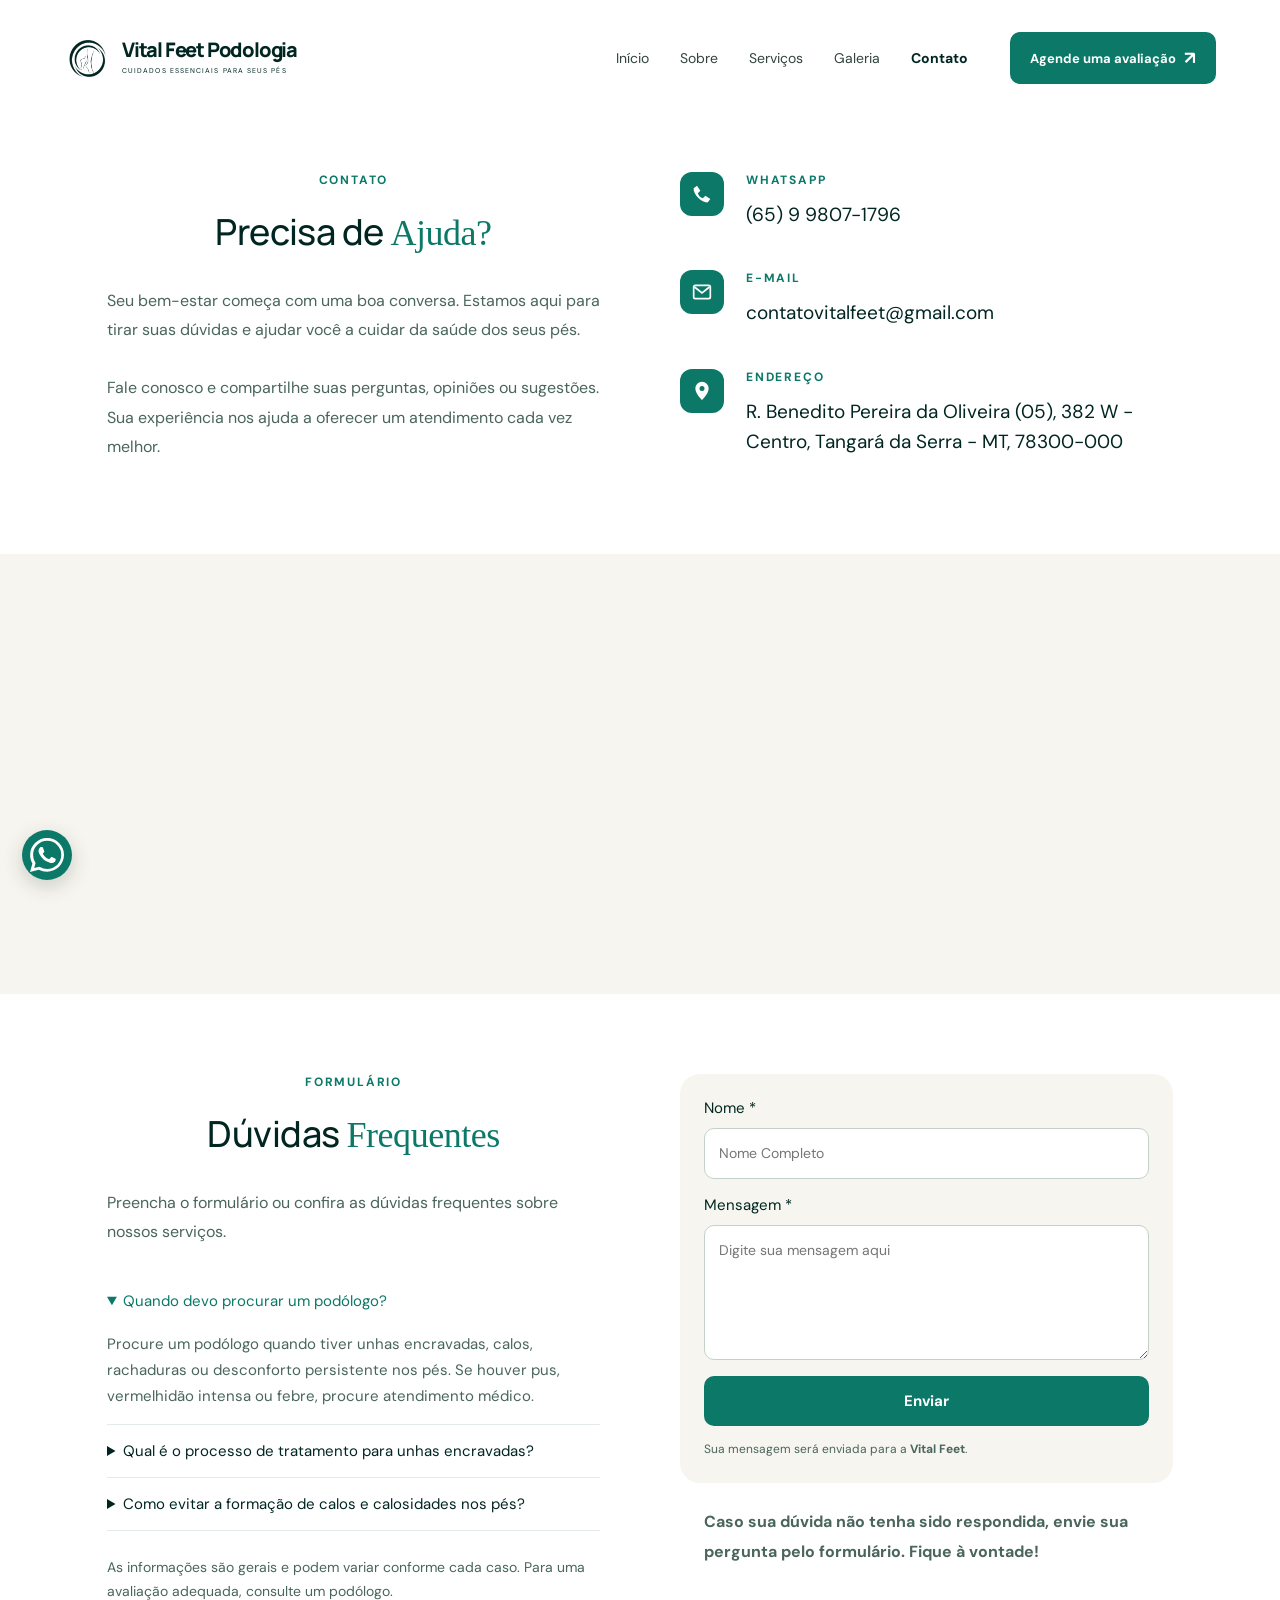
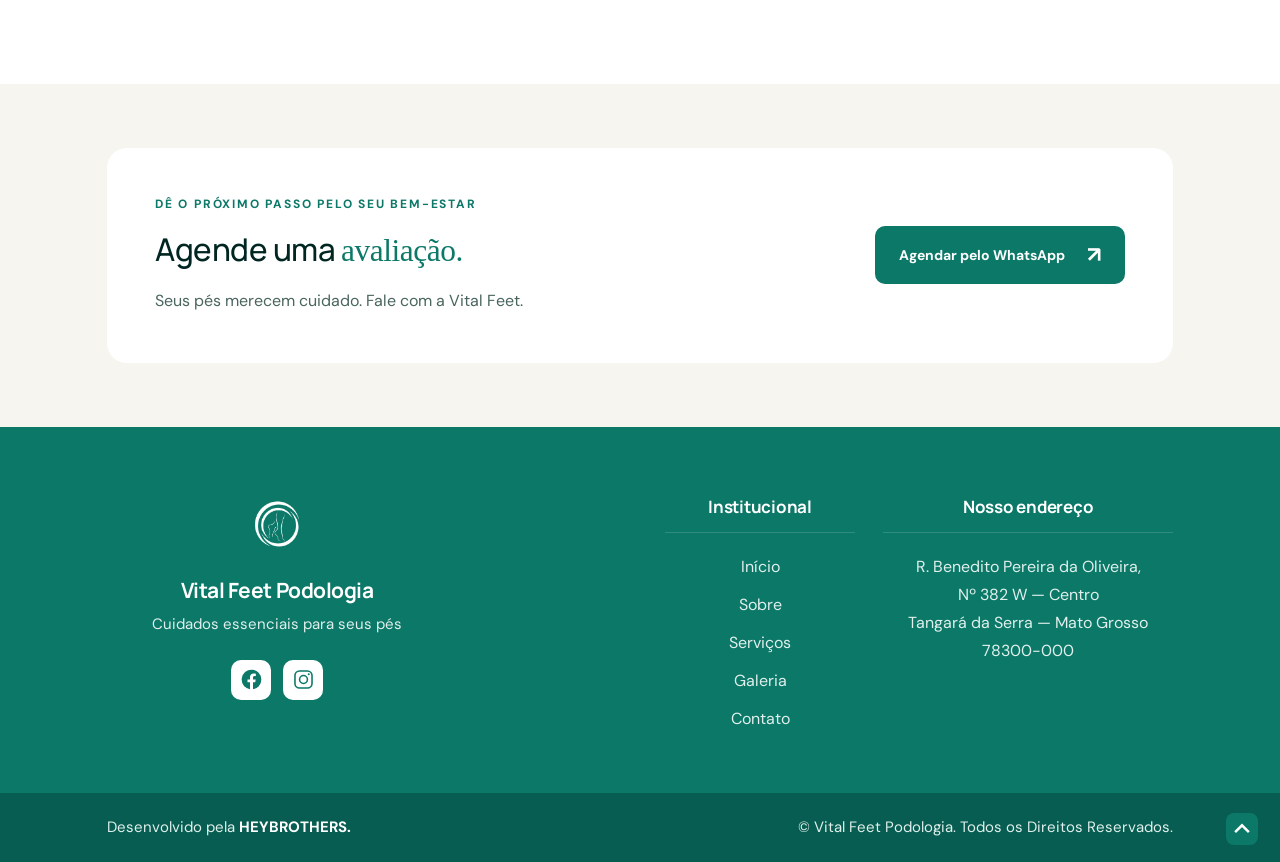
==== contato.html @ 8f793e28 "feat: adiciona páginas internas e atualiza navegação do site" ====
<!doctype html>
<html lang="pt-BR">
  <head>
    <meta charset="UTF-8" />
    <meta name="viewport" content="width=device-width, initial-scale=1.0" />
    <meta name="description" content="Fale com a Vital Feet Podologia. Contato, localização e dúvidas frequentes." />
    <title>Contato | Vital Feet Podologia</title>
    <link rel="icon" type="image/png" href="assets/favicon-vital-feet-podologia.png" />
    <link rel="preconnect" href="https://fonts.googleapis.com" />
    <link rel="preconnect" href="https://fonts.gstatic.com" crossorigin />
    <link href="https://fonts.googleapis.com/css2?family=DM+Sans:wght@400;500;600;700&family=Manrope:wght@400;500;600;700;800&display=swap" rel="stylesheet" />
    <link rel="stylesheet" href="styles.css" />
  </head>
  <body>
    <header class="site-header">
      <a class="brand" href="index.html" aria-label="Vital Feet - início">
        <img class="brand-mark" src="assets/logo-vital-feet-podologia.png" alt="" />
        <span><strong>Vital Feet Podologia</strong><small>Cuidados essenciais para seus pés</small></span>
      </a>
      <button class="menu-toggle" aria-label="Abrir menu" aria-expanded="false"><span></span><span></span></button>
      <nav class="main-nav" aria-label="Navegação principal">
        <a href="index.html">Início</a>
        <a href="sobre.html">Sobre</a>
        <a href="servicos.html">Serviços</a>
        <a href="galeria.html">Galeria</a>
        <a class="active" aria-current="page" href="contato.html">Contato</a>
      </nav>
      <a class="header-cta" href="https://vitalfeetpodologia40.booksy.com/a/" target="_blank" rel="noopener noreferrer">Agende uma avaliação <span>↗</span></a>
    </header>

    <main class="contact-page" id="contato-topo">
      <section class="contact-intro contact-grid" aria-labelledby="contact-title">
        <div class="contact-copy"><p class="section-kicker">Contato</p><h1 id="contact-title">Precisa de <em>Ajuda?</em></h1>
          <p>Seu bem-estar começa com uma boa conversa. Estamos aqui para tirar suas dúvidas e ajudar você a cuidar da saúde dos seus pés.</p>
          <p>Fale conosco e compartilhe suas perguntas, opiniões ou sugestões. Sua experiência nos ajuda a oferecer um atendimento cada vez melhor.</p>
        </div>
        <div class="contact-methods">
          <a class="contact-method" href="https://wa.me/5565998071796" target="_blank" rel="noopener noreferrer"><span class="contact-icon" aria-hidden="true"><svg viewBox="0 0 24 24" fill="currentColor"><path d="M6 2 2 5c-1 7 10 18 17 17l3-4-6-4-3 3c-3-1-5-3-6-6l3-3-4-6Z"/></svg></span><span><span class="section-kicker">WhatsApp</span><strong>(65) 9 9807-1796</strong></span></a>
          <a class="contact-method" href="mailto:contatovitalfeet@gmail.com"><span class="contact-icon" aria-hidden="true"><svg viewBox="0 0 24 24" fill="none" stroke="currentColor" stroke-width="2"><rect x="2" y="4" width="20" height="16" rx="2"/><path d="m3 6 9 7 9-7"/></svg></span><span><span class="section-kicker">E-mail</span><strong>contatovitalfeet@gmail.com</strong></span></a>
          <a class="contact-method" href="https://google.com/maps?gs_lcrp=EgZjaHJvbWUqDQgAEAAY4wIYgAQYnwQyDQgAEAAY4wIYgAQYnwQyDAgBEC4YJxivARjHATIKCAIQABiABBiiBDIKCAMQABiABBiiBDIHCAQQABjvBTIKCAUQABiABBiiBDIGCAYQRRg80gEIMzYwNGowajeoAgiwAgHxBWgf-cQ7dgmY&amp;um=1&amp;ie=UTF-8&amp;fb=1&amp;gl=br&amp;sa=X&amp;geocode=KUtLajRk-5iTMRIaLidUxCcd&amp;daddr=R.+Benedito+Pereira+da+Oliveira+(05),+382+W+-+Centro,+Tangará+da+Serra+-+MT,+78300-000" target="_blank" rel="noopener noreferrer"><span class="contact-icon" aria-hidden="true"><svg viewBox="0 0 24 24" fill="currentColor"><path d="M12 1a8 8 0 0 0-8 8c0 6 8 14 8 14s8-8 8-14a8 8 0 0 0-8-8Zm0 11a3 3 0 1 1 0-6 3 3 0 0 1 0 6Z"/></svg></span><span><span class="section-kicker">Endereço</span><strong>R. Benedito Pereira da Oliveira (05), 382 W - Centro, Tangará da Serra - MT, 78300-000</strong></span></a>
        </div>
      </section>
      <section class="contact-map" aria-label="Localização da Vital Feet">
        <iframe class="contact-map-frame" title="Localização da Vital Feet Podologia no Google Maps" src="https://maps.google.com/maps?q=Vital%20Feet%20Podologia%2C%20R.%20Benedito%20Pereira%20da%20Oliveira%20%2805%29%2C%20382%20W%2C%20Centro%2C%20Tangar%C3%A1%20da%20Serra%2C%20MT%2C%2078300-000&amp;output=embed" loading="lazy" referrerpolicy="no-referrer-when-downgrade" allowfullscreen></iframe>
      </section>
      <section class="contact-form-section contact-grid" aria-labelledby="contact-faq-title">
        <div class="contact-copy"><p class="section-kicker">Formulário</p><h2 id="contact-faq-title">Dúvidas <em>Frequentes</em></h2><p>Preencha o formulário ou confira as dúvidas frequentes sobre nossos serviços.</p><details class="contact-faq" open><summary>Quando devo procurar um podólogo?</summary><p>Procure um podólogo quando tiver unhas encravadas, calos, rachaduras ou desconforto persistente nos pés. Se houver pus, vermelhidão intensa ou febre, procure atendimento médico.</p></details><details class="contact-faq"><summary>Qual é o processo de tratamento para unhas encravadas?</summary><p>O tratamento começa com a avaliação da unha e da pele ao redor. Conforme o caso, pode ser necessário retirar a parte da unha que machuca e orientar o corte correto. Casos com infecção ou recorrentes podem precisar de avaliação médica.</p></details><details class="contact-faq"><summary>Como evitar a formação de calos e calosidades nos pés?</summary><p>Use calçados confortáveis, que não apertem, e meias que reduzam o atrito. Hidrate os pés regularmente e evite cortar calos em casa. Se persistirem ou causarem dor, procure um podólogo.</p></details><p class="contact-faq-note">As informações são gerais e podem variar conforme cada caso. Para uma avaliação adequada, consulte um podólogo.</p></div>
        <div class="contact-form-column">
          <form class="contact-form" id="contact-form">
            <label for="contact-name">Nome <span aria-hidden="true">*</span></label><input id="contact-name" name="name" autocomplete="name" placeholder="Nome Completo" required maxlength="120" />
            <label for="contact-message">Mensagem <span aria-hidden="true">*</span></label><textarea id="contact-message" name="message" placeholder="Digite sua mensagem aqui" required rows="5" maxlength="3000"></textarea>
            <button type="submit">Enviar</button><p class="contact-form-note">Sua mensagem será enviada para a <strong>Vital Feet</strong>.</p>
          </form>
          <div class="contact-form-note-copy"><p><strong>Caso sua dúvida não tenha sido respondida, envie sua pergunta pelo formulário. Fique à vontade!</strong></p></div>
        </div>
      </section>
    </main>
    <footer class="site-footer" id="contato">
      <section class="footer-booking" aria-labelledby="footer-booking-title">
        <div class="footer-booking-inner">
          <div class="footer-booking-copy">
            <p class="section-kicker">Dê o próximo passo pelo seu bem-estar</p>
            <h2 id="footer-booking-title">Agende uma <em>avaliação.</em></h2>
            <p>Seus pés merecem cuidado. Fale com a Vital Feet.</p>
          </div>
          <a class="footer-booking-button" href="https://api.whatsapp.com/send/?phone=5565998071796&amp;text&amp;type=phone_number&amp;app_absent=0" target="_blank" rel="noopener noreferrer">Agendar pelo WhatsApp <span aria-hidden="true">↗</span></a>
        </div>
      </section>
      <div class="footer-main">
        <div class="footer-grid">
          <div class="footer-brand">
            <a href="index.html" aria-label="Vital Feet Podologia — início"><img src="assets/logo-vital-feet-podologia.png" alt="" width="80" height="80" /></a>
            <p>Vital Feet Podologia<br /><span>Cuidados essenciais para seus pés</span></p>
            <div class="footer-socials" aria-label="Redes sociais">
              <a class="footer-social" href="https://www.facebook.com/vitalfeetpodologia/" target="_blank" rel="noopener noreferrer" aria-label="Facebook"><svg viewBox="0 0 32 32" aria-hidden="true"><path fill="currentColor" d="M31 16a15 15 0 1 0-17.3 14.8V20.3H9.9V16h3.8v-3.3c0-3.8 2.2-5.9 5.6-5.9 1.6 0 3.3.3 3.3.3v3.7h-1.9c-1.8 0-2.4 1.1-2.4 2.3V16h4.1l-.7 4.3h-3.4v10.5A15 15 0 0 0 31 16Z"/></svg></a>
              <a class="footer-social" href="https://www.instagram.com/vitalfeetpodologia/" target="_blank" rel="noopener noreferrer" aria-label="Instagram"><svg viewBox="0 0 32 32" fill="none" stroke="currentColor" stroke-width="2.4" aria-hidden="true"><rect x="3" y="3" width="26" height="26" rx="7"/><circle cx="16" cy="16" r="6"/><circle cx="24" cy="8" r="1.5" fill="currentColor" stroke="none"/></svg></a>
            </div>
          </div>
          <nav class="footer-column" aria-label="Institucional">
            <h2>Institucional</h2>
            <ul><li><a href="index.html">Início</a></li><li><a href="sobre.html">Sobre</a></li><li><a href="servicos.html">Serviços</a></li><li><a href="galeria.html">Galeria</a></li><li><a class="active" aria-current="page" href="contato.html">Contato</a></li></ul>
          </nav>
          <div class="footer-column">
            <h2>Nosso endereço</h2>
            <address><a class="footer-address-link" href="https://google.com/maps?gs_lcrp=EgZjaHJvbWUqDQgAEAAY4wIYgAQYnwQyDQgAEAAY4wIYgAQYnwQyDAgBEC4YJxivARjHATIKCAIQABiABBiiBDIKCAMQABiABBiiBDIHCAQQABjvBTIKCAUQABiABBiiBDIGCAYQRRg80gEIMzYwNGowajeoAgiwAgHxBWgf-cQ7dgmY&amp;um=1&amp;ie=UTF-8&amp;fb=1&amp;gl=br&amp;sa=X&amp;geocode=KUtLajRk-5iTMRIaLidUxCcd&amp;daddr=R.+Benedito+Pereira+da+Oliveira+(05),+382+W+-+Centro,+Tangará+da+Serra+-+MT,+78300-000" target="_blank" rel="noopener noreferrer"><span class="address-line">R. Benedito Pereira da Oliveira,</span><span class="address-line">Nº&nbsp;382&nbsp;W — Centro</span><span class="address-line">Tangará da Serra — Mato Grosso</span><span class="address-line">78300-000</span></a></address>
          </div>
        </div>
      </div>
      <div class="footer-bottom"><div><p>Desenvolvido pela <a href="https://heybrothers.vercel.app/" target="_blank" rel="noopener noreferrer"><strong>HEYBROTHERS.</strong></a></p><p>© Vital Feet Podologia. Todos os Direitos Reservados.</p></div></div>
      <a class="footer-back-top" href="#contato-topo" aria-label="Voltar ao início"><svg viewBox="0 0 32 32" fill="none" stroke="currentColor" stroke-width="4" aria-hidden="true"><path d="m5 21 11-11 11 11"/></svg></a>
    </footer>
    <a class="footer-whatsapp" href="https://wa.me/5565998071796" target="_blank" rel="noreferrer" aria-label="Falar com a Vital Feet pelo WhatsApp"><svg viewBox="0 0 24 24" fill="currentColor" aria-hidden="true"><path d="M20.52 3.48A11.87 11.87 0 0 0 12.05 0C5.46 0 .1 5.36 .1 11.95c0 2.11 .55 4.17 1.6 5.99L0 24l6.24-1.64a11.94 11.94 0 0 0 5.8 1.48h.01c6.59 0 11.95-5.36 11.95-11.95 0-3.19-1.24-6.19-3.48-8.41ZM12.05 21.82a9.9 9.9 0 0 1-5.04-1.38l-.36-.22-3.7.97.99-3.61-.24-.37a9.87 9.87 0 0 1-1.51-5.26c0-5.48 4.46-9.94 9.95-9.94a9.87 9.87 0 0 1 7.02 2.91 9.87 9.87 0 0 1 2.91 7.03c0 5.48-4.46 9.87-10.02 9.87Zm5.45-7.44c-.3-.15-1.77-.87-2.04-.97-.27-.1-.47-.15-.67.15-.2.3-.77.97-.94 1.17-.17.2-.35.22-.65.07-.3-.15-1.26-.46-2.39-1.47-.88-.78-1.47-1.75-1.64-2.05-.17-.3-.02-.46.13-.61.13-.13.3-.35.45-.52.15-.17.2-.3.3-.5.1-.2.05-.37-.02-.52-.08-.15-.67-1.62-.92-2.22-.24-.58-.49-.5-.67-.51h-.57c-.2 0-.52.07-.8.37-.27.3-1.04 1.02-1.04 2.49s1.07 2.89 1.22 3.09c.15.2 2.1 3.21 5.09 4.5.71.31 1.26.49 1.69.62.71.22 1.36.19 1.87.12.57-.08 1.77-.72 2.02-1.42.25-.7.25-1.3.17-1.42-.07-.12-.27-.2-.57-.35Z"/></svg></a>
    <script src="script.js"></script>
  </body>
</html>
---- styles.css ----
:root{--green:#087a58;--bright:#20ba7b;--ink:#17332c;--cream:#f7f5ef;--white:#fff}*{box-sizing:border-box}html{scroll-behavior:smooth}body{margin:0;color:var(--ink);font-family:"DM Sans",sans-serif;background:var(--cream)}.site-header{height:116px;padding:0 max(5vw,44px);display:flex;align-items:center;gap:42px;background:#fff;position:relative;z-index:5}.brand{color:var(--green);display:flex;align-items:center;gap:11px;text-decoration:none;margin-right:auto}.brand-mark{height:47px;width:47px;border:2px solid #18ae78;border-radius:50% 50% 47% 53%;position:relative;transform:rotate(-18deg)}.brand-mark:before,.brand-mark:after,.brand-mark i{content:"";position:absolute;border-radius:50%;background:#18ae78}.brand-mark:before{width:6px;height:23px;top:8px;left:17px;transform:rotate(18deg)}.brand-mark:after{width:5px;height:15px;top:4px;left:29px;transform:rotate(31deg)}.brand-mark i:first-child{width:4px;height:12px;bottom:7px;left:13px;transform:rotate(-17deg)}.brand-mark i:last-child{width:5px;height:18px;bottom:5px;left:23px;transform:rotate(12deg)}.brand strong{font:800 20px/16px "Manrope",sans-serif;letter-spacing:-1.2px;display:block}.brand small{font-size:7px;letter-spacing:1.08px;text-transform:uppercase;display:block;margin-top:4px}.main-nav{display:flex;align-items:center;gap:31px}.main-nav a{color:#32433e;text-decoration:none;font-size:14px;transition:.2s}.main-nav a:hover,.main-nav .active{color:var(--green)}.main-nav .active{font-weight:700}.header-cta,.button{border-radius:10px;text-decoration:none;font-weight:700;white-space:nowrap}.header-cta{font-size:13px;color:#fff;background:var(--bright);padding:17px 20px}.header-cta span{font-size:18px;margin-left:8px}.menu-toggle{display:none}.hero{min-height:660px;background:linear-gradient(116deg,#087554 0%,#11986c 54%,#19b67b 100%);overflow:hidden;position:relative;color:#fff}.hero-inner{width:min(1240px,90%);min-height:660px;margin:auto;display:grid;grid-template-columns:1.03fr .97fr;position:relative}.hero-copy{align-self:center;z-index:2;padding:45px 0 50px}.eyebrow{font-size:11px;font-weight:700;text-transform:uppercase;letter-spacing:1.55px;margin:0 0 22px;display:flex;align-items:center;gap:10px}.eyebrow span{height:1px;width:26px;background:currentColor;opacity:.75}.hero h1,.intro h2{font:500 clamp(48px,5.15vw,77px)/1.05 "Manrope",sans-serif;letter-spacing:-4px;margin:0;max-width:690px}.hero h1 em,.intro h2 em{font-family:Georgia,serif;font-weight:400;letter-spacing:-3px}.hero-text{font-size:17px;line-height:1.55;max-width:450px;opacity:.9;margin:28px 0}.hero-actions{display:flex;align-items:center;gap:26px}.button-light{background:#fff;color:var(--green);font-size:14px;padding:17px 21px;box-shadow:0 9px 25px #04553d40}.whatsapp{font-size:19px;margin-right:8px}.text-link{font-size:14px;color:#fff;text-decoration:none;font-weight:700}.text-link span{font-size:19px;margin-left:7px}.trust-row{display:flex;align-items:center;gap:11px;margin-top:55px}.avatars{display:flex}.avatars b{width:29px;height:29px;display:grid;place-items:center;border-radius:50%;border:2px solid #168b65;background:#e8c8a8;color:#316254;font:700 8px "Manrope";margin-right:-7px}.avatars b:nth-child(2){background:#c3d5d0}.avatars b:nth-child(3){background:#d5ad9d}.trust-row p{font-size:10px;line-height:1.35;margin:0 0 0 4px;opacity:.82}.trust-row strong{font-size:11px;color:#fff}.hero-visual{position:relative;align-self:end;height:630px}.hero-visual img{position:absolute;width:min(520px,48vw);height:auto;right:-5%;bottom:-1px;z-index:2;filter:drop-shadow(-15px 20px 25px #07573c38)}.visual-ring{position:absolute;border:1px solid #b6f2d89a;border-radius:50%;z-index:0}.ring-large{width:570px;height:570px;right:-60px;bottom:-100px}.ring-small{width:380px;height:380px;right:35px;bottom:62px;border-color:#d4fae98a}.expert-card{position:absolute;z-index:3;left:0;bottom:105px;background:#f3fff9e6;color:#225d4b;border-radius:10px;padding:13px 15px;display:flex;gap:9px;align-items:flex-start;font-size:10px;line-height:1.45;box-shadow:0 12px 28px #055b4240}.expert-card strong{font-size:11px}.expert-dot{display:block;width:8px;height:8px;background:var(--bright);border-radius:50%;margin-top:4px}.hero-glow{width:320px;height:320px;border-radius:50%;position:absolute;filter:blur(15px);opacity:.25}.glow-one{background:#83ffd0;right:-65px;top:-140px}.glow-two{background:#03573e;left:-150px;bottom:-190px}.hero-pattern{position:absolute;right:9%;top:33px;width:165px;height:95px;border-right:1px solid #aff2d588;border-top:1px solid #aff2d588;border-radius:0 100px 0 0;transform:rotate(10deg)}.scroll-cue{position:absolute;bottom:25px;left:max(5vw,44px);color:#d6f8e8;text-transform:uppercase;font-size:9px;letter-spacing:1.2px;text-decoration:none;display:flex;gap:8px;align-items:center;z-index:3}.scroll-cue span{width:22px;height:34px;border:1px solid #d6f8e8a0;border-radius:12px;position:relative}.scroll-cue span:after{content:"";width:3px;height:7px;position:absolute;left:8px;top:7px;background:#d6f8e8;border-radius:2px}.intro{text-align:center;padding:110px 24px 70px}.intro .dark{justify-content:center;color:#13845f}.intro h2{color:#21483d;font-size:clamp(35px,4vw,58px);margin:auto}.intro h2 em{color:#159267}.services{display:grid;grid-template-columns:repeat(3,1fr);gap:1px;background:#dce9e2;margin:0 5vw 90px}.services article{background:#fff;padding:32px;min-height:170px}.services span{font-size:11px;color:#17a874;font-weight:700}.services h3{font:700 22px "Manrope";margin:13px 0 8px}.services p{font-size:14px;line-height:1.5;color:#64756f;margin:0;max-width:240px}.floating-whatsapp{position:fixed;right:24px;bottom:22px;z-index:10;text-decoration:none;color:#fff;background:#1ac777;width:48px;height:48px;border-radius:50%;display:grid;place-items:center;font-size:27px;box-shadow:0 10px 22px #064b3544}.floating-whatsapp span{position:absolute;right:58px;white-space:nowrap;color:#356255;background:#fff;border-radius:7px;padding:8px 11px;font-size:12px;box-shadow:0 7px 20px #064b3522;opacity:0;transform:translateX(6px);transition:.2s}.floating-whatsapp:hover span{opacity:1;transform:translateX(0)}
@media(max-width:767px){.site-header{height:82px;padding:0 26px;gap:18px}.main-nav{position:absolute;top:82px;left:0;right:0;padding:25px 8%;background:#fff;display:none;flex-direction:column;align-items:flex-start;gap:20px;box-shadow:0 15px 25px #153e3022}.main-nav.open{display:flex}.header-cta{margin-left:auto;padding:12px 14px;font-size:11px}.header-cta span{display:none}.menu-toggle{display:block;border:0;background:transparent;width:27px;height:24px;padding:0}.menu-toggle span{height:2px;width:25px;background:var(--green);display:block;margin:6px 0}.hero,.hero-inner{min-height:650px}.hero-inner{grid-template-columns:1fr}.hero-copy{padding:65px 0 230px}.hero-visual{position:absolute;right:0;bottom:0;width:53%;height:395px}.hero-visual img{width:360px;max-width:68vw;right:-45px}.ring-large{width:365px;height:365px;right:-50px;bottom:-80px}.ring-small{width:245px;height:245px;right:2px;bottom:58px}.expert-card{left:-32px;bottom:50px}.scroll-cue{display:none}.trust-row{margin-top:32px}.hero-pattern{right:3%;top:28px}.services{margin-bottom:50px}}
@media(max-width:560px){.brand strong{font-size:17px}.brand-mark{width:37px;height:37px}.brand small{font-size:5px}.header-cta{display:none}.site-header{padding:0 20px}.menu-toggle{margin-left:0}.hero-inner{width:calc(100% - 40px)}.hero-copy{padding:56px 0 245px}.hero h1{font-size:47px;letter-spacing:-3px}.hero-text{font-size:15px;max-width:330px;margin:22px 0}.hero-actions{gap:17px}.button-light{padding:14px 15px;font-size:12px}.text-link{font-size:12px}.hero-visual{width:75%;height:370px}.hero-visual img{width:315px;max-width:none;right:-66px}.expert-card{left:-9px;bottom:39px;font-size:9px;padding:10px}.trust-row{display:none}.services{grid-template-columns:1fr;margin:0 20px 45px}.intro{padding:74px 20px 48px}.intro h2{letter-spacing:-2.5px}.floating-whatsapp{right:17px;bottom:17px}.hero-pattern{opacity:.5}}

/* Paleta Vital Feet â€” verde principal */
:root{--green:#012622;--bright:#0b7868;--ink:#012622}.hero{background:linear-gradient(116deg,#012622 0%,#075d51 48%,#21a987 100%)}.brand-mark{border-color:#012622}.brand-mark:before,.brand-mark:after,.brand-mark i{background:#012622}.intro .dark,.intro h2 em{color:#0b7868}.services span{color:#0b7868}.floating-whatsapp{background:#0b7868}

.brand small{margin-top:8px}
.brand img.brand-mark{object-fit:contain;transform:none;border:0;border-radius:0}

/* CabeÃ§alho fixo animado durante a rolagem */
:root{--header-height:116px}.site-header{transition:transform .28s ease,opacity .28s ease,box-shadow .28s ease}.site-header.is-fixed{position:fixed;inset:0 0 auto;width:100%;opacity:0;transform:translateY(-14px);box-shadow:0 8px 24px rgba(1,38,34,.12)}.site-header.is-fixed.is-visible{opacity:1;transform:translateY(0)}body.has-fixed-header{padding-top:var(--header-height)}
.site-header.is-resetting{transition:none}
@media(max-width:767px){:root{--header-height:82px}}

/* Hero compacto sem sobreposiÃ§Ã£o em celulares */
@media(max-width:560px){.hero,.hero-inner{min-height:800px}.hero-copy{padding:56px 0 340px}.hero-actions{flex-direction:row;align-items:center;gap:14px}.hero-visual{height:375px;width:100%}.hero-visual img{width:292px;max-width:82vw;right:-12px;bottom:0}.hero-text{max-width:315px}.text-link{padding:3px 0;font-size:11px}}

/* Layout mobile a partir de 767px */
@media(max-width:767px){.hero,.hero-inner{min-height:800px}.hero-copy{padding:56px 0 340px}.hero-actions{flex-direction:row;align-items:center;gap:14px}.hero-visual{height:375px;width:100%}.hero-visual img{width:292px;max-width:82vw;right:-12px;bottom:0}.hero-text{max-width:315px}.text-link{padding:3px 0;font-size:11px}}

.intro h2,.intro h2 em{line-height:1.2;letter-spacing:clamp(-2px,-.15vw,-1px)}

@media(max-width:767px){.intro h2{font-size:clamp(21px,6.4vw,35px);letter-spacing:-.7px;white-space:nowrap}.intro h2 em{letter-spacing:-.7px}}

.intro h2{white-space:nowrap}
@media(min-width:768px) and (max-width:1000px){.intro h2{font-size:clamp(26px,3.7vw,38px)}}

.header-cta{display:inline-flex;align-items:center;line-height:1}.header-cta span{margin-left:8px;line-height:1}

/* Navegação compacta em telas de até 1150px */
@media(max-width:1150px){.main-nav{position:absolute;top:116px;left:0;right:0;padding:25px 8%;background:#fff;display:none;flex-direction:column;align-items:flex-start;gap:20px;box-shadow:0 15px 25px #153e3022}.main-nav.open{display:flex}.menu-toggle{display:block;border:0;background:transparent;width:27px;height:24px;padding:0}.menu-toggle span{height:2px;width:25px;background:var(--green);display:block;margin:6px 0}.header-cta{margin-left:auto}}
@media(max-width:767px){.main-nav{top:82px}}
@media(max-width:500px){.main-nav .header-cta{display:inline-flex;margin:4px 0 0;padding:15px 18px}}
.header-cta,.header-cta span{color:#fff}
.main-nav .header-cta,.main-nav .header-cta span{color:#fff}
.main-nav .header-cta:link,.main-nav .header-cta:visited,.main-nav .header-cta:hover,.main-nav .header-cta:focus,.main-nav .header-cta:active,.main-nav .header-cta:link span,.main-nav .header-cta:visited span,.main-nav .header-cta:hover span,.main-nav .header-cta:focus span,.main-nav .header-cta:active span{color:#fff}

@media(max-width:1150px){.main-nav.open{align-items:stretch;text-align:center}.main-nav.open>a{width:100%;justify-content:center;text-align:center}.main-nav.open .header-cta{display:inline-flex}}

@keyframes hero-image-enter{from{opacity:0;transform:translateY(28px)}to{opacity:1;transform:translateY(0)}}
.hero-visual img{animation:hero-image-enter 1.35s cubic-bezier(.16,1,.3,1) .18s both}
@keyframes hero-copy-enter{from{opacity:0;transform:translateX(-60px)}to{opacity:1;transform:translateX(0)}}
.hero-copy{animation:hero-copy-enter 1.15s cubic-bezier(.16,1,.3,1) both}
@media(prefers-reduced-motion:reduce){.hero-visual img,.hero-copy{animation:none}}

.services{gap:18px;background:transparent}
@media(max-width:767px){.services{gap:14px}}

/* Continuidade: resultados e importância da podologia */
.care-reasons{margin-top:150px;background:linear-gradient(180deg,#064c42 0,#012622 230px,#fff 231px);padding:0 5vw 105px}.care-reasons-inner{max-width:1240px;margin:auto}.results-strip{display:grid;grid-template-columns:repeat(4,1fr);gap:20px;background:#fff;border-radius:28px;padding:31px 34px;transform:translateY(-68px);box-shadow:0 18px 45px rgba(1,38,34,.12)}.results-strip article{text-align:center;display:grid;gap:7px}.results-strip strong{font:500 clamp(35px,4vw,58px)/1 "Manrope",sans-serif;color:#012622;letter-spacing:-3px}.results-strip span{text-transform:uppercase;font-size:10px;line-height:1.4;font-weight:700;letter-spacing:1.45px;color:#37645a}.reasons-content{display:grid;grid-template-columns:minmax(0,1.3fr) minmax(210px,.7fr);gap:80px;align-items:center;margin-top:4px;padding:0 7%}.section-kicker{margin:0 0 21px;color:#0b7868;text-transform:uppercase;letter-spacing:1.8px;font-size:12px;font-weight:700}.reasons-content h2{margin:0 0 29px;font:500 clamp(37px,4.2vw,61px)/1.11 "Manrope",sans-serif;letter-spacing:-3px;color:#012622}.reasons-content h2 em{color:#0b7868;font:400 1em/1 Georgia,serif;letter-spacing:-2px}.reasons-content p:not(.section-kicker){max-width:700px;margin:0 0 17px;color:#49655d;font-size:16px;line-height:1.75}.reason-link{color:#012622;font-size:14px;font-weight:700;text-decoration:none;display:inline-flex;align-items:center;gap:10px;margin-top:15px}.reason-link span{font-size:21px;color:#0b7868}.reasons-brand{justify-self:end;width:min(220px,100%);aspect-ratio:1;display:grid;place-items:center;background:#f1f8f5;border-radius:50%;position:relative}.reasons-brand:after{content:"";position:absolute;inset:17px;border:1px solid #b9dbd2;border-radius:50%}.reasons-brand img{width:68%;height:68%;object-fit:contain;position:relative;z-index:1}
@media(max-width:767px){.care-reasons{margin-top:92px;padding:0 20px 66px;background:linear-gradient(180deg,#064c42 0,#012622 170px,#fff 171px)}.results-strip{grid-template-columns:repeat(2,1fr);gap:26px 16px;border-radius:19px;padding:27px 14px;transform:translateY(-48px)}.results-strip strong{font-size:36px;letter-spacing:-2px}.results-strip span{font-size:8px;letter-spacing:1px}.reasons-content{grid-template-columns:1fr;gap:35px;padding:0;margin-top:-7px}.reasons-content h2{font-size:36px;letter-spacing:-2px}.reasons-content p:not(.section-kicker){font-size:15px;line-height:1.68}.reasons-brand{justify-self:center;width:155px}.section-kicker{font-size:10px}}

@media(min-width:768px){.care-reasons{background:linear-gradient(180deg,#064c42 0,#012622 155px,#fff 156px)}.reasons-content{margin-top:62px}}

.care-reasons{background:#fff}
.results-strip{border-radius:0;box-shadow:none}
.reasons-brand{width:min(190px,100%);aspect-ratio:auto;display:block;background:transparent}.reasons-brand:after{display:none}.reasons-brand img{width:100%;height:auto;display:block}
@media(max-width:767px){.reasons-brand{width:140px}}
.site-header.is-fixed{box-shadow:0 4px 12px rgba(1,38,34,.07)}

/* Serviços em destaque */
.specialties{background:#fff;padding:58px 5vw 118px}.specialties-grid{max-width:1240px;margin:auto;display:grid;grid-template-columns:1.08fr .92fr;gap:72px;align-items:center}.specialty-cards{display:grid;grid-template-columns:repeat(2,1fr);gap:22px}.specialty-card{min-height:260px;border-radius:12px;overflow:hidden;display:flex;align-items:end;justify-content:center;padding:24px;background-image:linear-gradient(180deg,rgba(1,38,34,.02),rgba(1,38,34,.32)),url("assets/especialidades-podologia.png");background-size:200% 200%;position:relative}.specialty-card span{width:100%;padding:14px 12px;background:#fff;color:#012622;text-align:center;border-radius:8px;font:600 16px/1.2 "Manrope",sans-serif;box-shadow:0 9px 20px rgba(1,38,34,.12)}.preventive{background-position:0 0}.children{background-position:100% 0}.sports{background-position:0 100%}.seniors{background-position:100% 100%}.specialties-copy{max-width:500px}.specialties-copy h2{margin:0 0 26px;color:#012622;font:500 clamp(38px,4.2vw,61px)/1.13 "Manrope",sans-serif;letter-spacing:-3px}.specialties-copy h2 em{font:400 1em/1 Georgia,serif;color:#0b7868;letter-spacing:-2px}.specialties-copy>p:not(.section-kicker){margin:0 0 24px;color:#49655d;font-size:16px;line-height:1.75}.specialties-copy ul{padding:0;margin:0 0 25px;list-style:none;display:grid;gap:17px}.specialties-copy li{position:relative;padding-left:27px;color:#315d52;font-size:15px;line-height:1.62}.specialties-copy li:before{content:"";position:absolute;left:0;top:.54em;width:11px;height:11px;border-radius:50%;background:#20ba7b}
@media(max-width:900px){.specialties{padding:36px 5vw 78px}.specialties-grid{grid-template-columns:1fr;gap:54px}.specialties-copy{max-width:680px}.specialty-card{min-height:235px}}
@media(max-width:560px){.specialties{padding:22px 20px 66px}.specialty-cards{gap:13px}.specialty-card{min-height:170px;padding:14px;border-radius:9px}.specialty-card span{padding:11px 6px;border-radius:6px;font-size:12px}.specialties-copy h2{font-size:36px;letter-spacing:-2px}.specialties-copy>p:not(.section-kicker){font-size:15px;line-height:1.65}.specialties-copy li{font-size:14px;padding-left:23px}.specialties-copy li:before{width:9px;height:9px}}

/* Bloco editorial com imagem fixada */
.featured-story{background:#f7f5ef;padding:116px 5vw}.featured-story-grid{max-width:1240px;margin:auto;display:grid;grid-template-columns:minmax(0,1fr) minmax(380px,.78fr);gap:100px;align-items:start}.featured-story-copy{padding:36px 0}.featured-story-copy h2{margin:0 0 29px;color:#012622;font:500 clamp(40px,4.5vw,65px)/1.1 "Manrope",sans-serif;letter-spacing:-3.4px}.featured-story-copy h2 em{font:400 1em/1 Georgia,serif;color:#0b7868;letter-spacing:-2.5px}.featured-story-copy>p:not(.section-kicker){max-width:650px;margin:0 0 19px;color:#49655d;font-size:16px;line-height:1.8}.featured-points{margin:33px 0 25px;padding:24px 0;border-top:1px solid #ceddd7;border-bottom:1px solid #ceddd7;display:grid;gap:16px}.featured-points p{display:flex;gap:14px;align-items:flex-start;margin:0;color:#315d52;font-size:14px;line-height:1.55}.featured-points span{color:#0b7868;font:700 11px "Manrope",sans-serif;letter-spacing:1px;padding-top:2px}.featured-story-visual{min-width:0}.featured-sticky{position:sticky;top:146px;background:linear-gradient(145deg,#012622,#075d51);min-height:580px;padding:28px;overflow:hidden}.visual-label{position:relative;z-index:2;color:#b4f0d8;text-transform:uppercase;font-size:10px;letter-spacing:1.8px;line-height:1.55}.visual-label strong{color:#fff;font-size:12px}.visual-photo{position:absolute;inset:56px 0 0;display:flex;justify-content:center;align-items:end}.visual-photo:before{content:"";position:absolute;width:84%;aspect-ratio:1;border:1px solid rgba(215,255,236,.42);border-radius:50%;bottom:18px}.visual-photo img{position:relative;z-index:1;width:min(440px,101%);height:auto;filter:drop-shadow(-16px 17px 19px rgba(0,25,21,.25))}.visual-note{position:absolute;z-index:3;bottom:25px;left:25px;right:25px;padding:17px 18px;color:#012622;background:rgba(255,255,255,.92);display:flex;justify-content:space-between;gap:20px;align-items:end}.visual-note b{font:600 18px/1.1 "Manrope",sans-serif}.visual-note span{max-width:130px;color:#527066;font-size:10px;line-height:1.4;text-align:right}
@media(max-width:900px){.featured-story{padding:78px 5vw}.featured-story-grid{grid-template-columns:1fr;gap:45px}.featured-story-copy{padding:0}.featured-sticky{position:relative;top:auto;min-height:510px;max-width:580px}.visual-photo img{width:410px}.featured-story-visual{justify-self:center;width:min(100%,580px)}}
@media(max-width:560px){.featured-story{padding:62px 20px}.featured-story-copy h2{font-size:37px;letter-spacing:-2px}.featured-story-copy>p:not(.section-kicker){font-size:15px;line-height:1.7}.featured-sticky{min-height:420px;padding:20px}.visual-photo{inset:45px 0 0}.visual-photo img{width:335px}.visual-note{left:15px;right:15px;bottom:15px;padding:13px}.visual-note b{font-size:15px}.visual-note span{font-size:9px}.featured-points{padding:20px 0;margin-top:26px}}

/* Destaque editorial: composição equivalente à referência */
.featured-story{background:#fff;padding:112px 5vw}.featured-story-grid{grid-template-columns:minmax(0,.93fr) minmax(420px,.82fr);gap:105px}.featured-story-copy{padding:0}.featured-story-copy h2{font-size:clamp(43px,4.4vw,65px);line-height:1.18;margin-bottom:34px}.featured-story-copy>p:not(.section-kicker){max-width:640px;color:#203a34;font-size:16px;line-height:1.75;margin:0 0 28px}.featured-story-copy .featured-lead{font-family:Georgia,serif;font-size:18px;font-style:italic;line-height:1.58;color:#28453d;margin-bottom:30px}.featured-story-visual{align-self:start}.featured-sticky{position:sticky;top:145px;min-height:0;padding:0;background:#fff;overflow:visible;text-align:center}.featured-sticky>img{display:block;width:100%;height:auto;max-height:650px;object-fit:contain;margin:15px auto 10px}.visual-title{margin:0;text-align:left;color:#012622;font:500 clamp(23px,2.1vw,32px)/1.2 "Manrope",sans-serif;letter-spacing:-1.4px}.visual-caption{max-width:560px;margin:8px auto 18px;color:#315d52;font-size:14px;line-height:1.6}.featured-sticky>.reason-link{margin:0}.featured-points,.visual-label,.visual-photo,.visual-note{display:none}
@media(max-width:900px){.featured-story-grid{grid-template-columns:1fr;gap:48px}.featured-story-copy>p:not(.section-kicker){max-width:720px}.featured-sticky{position:relative;top:auto;max-width:580px;margin:auto}.visual-title{text-align:center}.featured-sticky>img{max-height:620px}}
@media(max-width:560px){.featured-story{padding:66px 20px}.featured-story-copy h2{font-size:38px;line-height:1.14}.featured-story-copy>p:not(.section-kicker){font-size:15px;line-height:1.7;margin-bottom:22px}.featured-story-copy .featured-lead{font-size:17px}.featured-sticky>img{max-height:none;margin:12px auto 8px}.visual-title{font-size:24px}.visual-caption{font-size:13px}}

/* Escala mais equilibrada para os títulos de seção */
.reasons-content h2{font-size:clamp(34px,3.7vw,54px);letter-spacing:-2.5px}.specialties-copy h2{font-size:clamp(35px,3.7vw,54px);letter-spacing:-2.5px}.featured-story-copy h2{font-size:clamp(37px,3.8vw,57px);letter-spacing:-2.7px}
@media(max-width:767px){.reasons-content h2,.specialties-copy h2{font-size:33px;letter-spacing:-1.7px}.featured-story-copy h2{font-size:35px;letter-spacing:-1.8px}}
@media(max-width:400px){.reasons-content h2,.specialties-copy h2{font-size:29px}.featured-story-copy h2{font-size:31px}}

.featured-story-copy h2{font-size:clamp(33px,3.3vw,49px)}

/* Alinhamento de largura entre os três blocos editoriais */
@media(min-width:768px){.reasons-content,.specialties-grid,.featured-story-grid{width:100%;max-width:1066px;margin-left:auto;margin-right:auto}.reasons-content{padding-left:0;padding-right:0}}

/* Prevenções: seção orientativa */
.prevention{background:#fff;padding:110px 5vw 124px}.prevention-inner{width:100%;max-width:1066px;margin:auto}.prevention h2{max-width:1030px;margin:0 0 37px;color:#313b38;font:500 clamp(37px,4vw,57px)/1.2 "Manrope",sans-serif;letter-spacing:-2.7px}.prevention-intro{max-width:1000px;margin:0;color:#203a34;font-size:16px;line-height:1.75}.prevention-grid{display:grid;grid-template-columns:repeat(4,1fr);gap:52px;margin-top:48px}.prevention-card{min-width:0}.prevention-card h3{margin:25px 0 16px;color:#012622;font:500 21px/1.28 "Manrope",sans-serif;letter-spacing:-1px}.prevention-card p{margin:0;color:#315d52;font-size:15px;line-height:1.75}.prevention-icon{height:105px;position:relative;color:#18ae78}.prevention-icon.feet{width:104px}.feet i{position:absolute;bottom:0;width:33px;height:67px;border-radius:52% 48% 48% 52%;background:currentColor;transform:rotate(-13deg)}.feet i:first-child{left:22px}.feet i:last-child{left:59px;transform:rotate(13deg)}.feet i:before{content:"";position:absolute;top:-18px;left:7px;width:18px;height:18px;border-radius:50%;background:currentColor}.feet i:after{content:"•  •  •";position:absolute;top:-31px;left:0;white-space:nowrap;font:700 17px/1 sans-serif;letter-spacing:1px}.prevention-icon.callus{width:104px}.callus i{position:absolute;bottom:0;left:17px;width:32px;height:68px;border-radius:52% 48% 48% 52%;background:currentColor;transform:rotate(14deg)}.callus i:before{content:"";position:absolute;width:18px;height:18px;top:-18px;left:6px;border-radius:50%;background:currentColor}.callus i:after{content:"•  •  •";position:absolute;top:-31px;left:0;white-space:nowrap;font:700 16px/1 sans-serif}.callus b{position:absolute;z-index:2;left:27px;top:38px;display:grid;place-items:center;width:15px;height:15px;border-radius:50%;color:#fff;background:#20ba7b;font:700 15px/1 sans-serif}.prevention-icon.nail{width:104px}.nail i{position:absolute;left:26px;top:18px;width:56px;height:72px;border:3px solid currentColor;border-left:0;border-bottom:0;border-radius:0 100% 0 0;transform:rotate(38deg)}.nail i:before{content:"";position:absolute;left:12px;top:10px;width:37px;height:52px;border-left:2px solid currentColor;transform:rotate(8deg)}.prevention-icon.infection{width:104px;display:grid;place-items:center}.infection i{position:absolute;width:10px;height:10px;border-radius:50%;background:currentColor}.infection i:nth-child(1){width:45px;height:45px}.infection i:nth-child(2){transform:translate(0,-40px)}.infection i:nth-child(3){transform:translate(28px,-28px)}.infection i:nth-child(4){transform:translate(40px,0)}.infection i:nth-child(5){transform:translate(28px,28px)}.infection i:nth-child(6){transform:translate(0,40px)}.infection i:nth-child(7){transform:translate(-28px,28px)}.infection i:nth-child(8){transform:translate(-40px,0)}
@media(max-width:900px){.prevention-grid{grid-template-columns:repeat(2,1fr);gap:45px 52px}.prevention h2{font-size:43px}}
@media(max-width:560px){.prevention{padding:68px 20px}.prevention h2{font-size:34px;letter-spacing:-1.8px;margin-bottom:24px}.prevention-intro{font-size:15px;line-height:1.68}.prevention-grid{grid-template-columns:1fr;gap:40px;margin-top:38px}.prevention-card{display:grid;grid-template-columns:108px 1fr;column-gap:18px}.prevention-icon{grid-row:span 2}.prevention-card h3{margin:3px 0 11px;font-size:19px}.prevention-card p{font-size:14px;line-height:1.65}}

/* Respiro visível e proporcional entre as seções */
.specialties,.featured-story,.prevention{border-top:56px solid #f7f5ef}
@media(max-width:767px){.specialties,.featured-story,.prevention{border-top-width:34px}}

.prevention h2{font-size:clamp(33px,3.45vw,49px)}
@media(min-width:768px){.prevention h2{white-space:nowrap;font-size:clamp(21px,2.45vw,36px)}}
@media(min-width:768px){.featured-story-copy h2{font-size:clamp(21px,2.45vw,36px)}}
@media(min-width:768px){.specialties-copy h2{font-size:clamp(21px,2.45vw,36px)}}
.specialties-copy h2 em{color:inherit}
@media(min-width:768px){.reasons-content h2{font-size:clamp(21px,2.45vw,36px)}}
.reasons-content h2 em{color:inherit}

/* Leitura consistente dos títulos em telas pequenas e intermediárias */
@media(max-width:767px){.reasons-content h2,.specialties-copy h2,.featured-story-copy h2{font-size:clamp(29px,8.5vw,34px);line-height:1.25;letter-spacing:-.75px}.reasons-content h2 em,.specialties-copy h2 em,.featured-story-copy h2 em{letter-spacing:inherit}}
@media(min-width:768px) and (max-width:999px){.reasons-content h2,.specialties-copy h2,.featured-story-copy h2{font-size:clamp(31px,4.5vw,38px);line-height:1.24;letter-spacing:-1.15px}.prevention h2{white-space:normal;font-size:clamp(30px,4.25vw,37px);line-height:1.22;letter-spacing:-1.2px}}
@media(min-width:1000px){.reasons-content h2,.specialties-copy h2,.featured-story-copy h2{font-size:clamp(31px,2.45vw,36px);line-height:1.22;letter-spacing:-1.25px}.prevention h2{white-space:nowrap;font-size:clamp(31px,2.45vw,36px)}}

.reasons-content>.brand-mark{justify-self:end;width:min(190px,100%);height:auto;object-fit:contain;transform:none;border:0;border-radius:0;filter:brightness(0) saturate(100%) invert(38%) sepia(22%) saturate(1589%) hue-rotate(123deg) brightness(88%) contrast(96%)}
@media(max-width:767px){.reasons-content>.brand-mark{justify-self:center;width:140px}}

/* Tipografia fluida e respiro seguro em telas menores */
.visual-title{white-space:nowrap;font-size:clamp(18px,1.45vw,20px);letter-spacing:-.7px;line-height:1.35}
@media(max-width:767px){.visual-title{font-size:clamp(20px,5vw,26px);letter-spacing:-1px}.visual-caption{margin-top:14px;line-height:1.7}.reasons-content h2,.specialties-copy h2,.featured-story-copy h2,.prevention h2{margin-bottom:28px}.reasons-content p:not(.section-kicker),.specialties-copy>p:not(.section-kicker),.featured-story-copy>p:not(.section-kicker){line-height:1.78;margin-bottom:24px}.specialties-copy li,.prevention-card p{line-height:1.72}.prevention-card h3{line-height:1.35}}

/* Fotos individuais preservam a proporção em cada card */
.specialty-card{background-size:cover;background-position:center}.preventive{background-image:linear-gradient(180deg,rgba(1,38,34,.02),rgba(1,38,34,.32)),url("assets/podologia-preventiva.png")}.children{background-image:linear-gradient(180deg,rgba(1,38,34,.02),rgba(1,38,34,.32)),url("assets/podologia-infantil.png")}.sports{background-image:linear-gradient(180deg,rgba(1,38,34,.02),rgba(1,38,34,.32)),url("assets/podologia-esportiva.png")}.seniors{background-image:linear-gradient(180deg,rgba(1,38,34,.02),rgba(1,38,34,.32)),url("assets/podogeriatria.png")}

.featured-story .visual-title{text-align:center}
@media(max-width:900px){.featured-story .visual-title{white-space:normal;font-size:clamp(19px,3.2vw,23px);line-height:1.3}}
@media(max-width:767px){.featured-story .visual-title{font-size:clamp(18px,5vw,22px);letter-spacing:-.75px}}

.prevention-icon{display:flex;align-items:center}.prevention-icon svg{display:block;width:108px;height:105px;overflow:visible}.prevention-icon.nail svg{width:108px}.prevention-icon.infection svg{width:105px}

/* Padrão de leitura para todos os títulos de seção */
.reasons-content h2,.specialties-copy h2,.featured-story-copy h2,.prevention h2{letter-spacing:-.45px;line-height:1.28}
.reasons-content h2 em,.specialties-copy h2 em,.featured-story-copy h2 em,.prevention h2 em{letter-spacing:inherit}
@media(max-width:767px){.reasons-content h2,.specialties-copy h2,.featured-story-copy h2,.prevention h2{letter-spacing:-.25px;line-height:1.3}}

.prevention-icon.feet img{display:block;width:104px;height:105px;object-fit:contain}

.prevention-icon.callus img{display:block;width:104px;height:105px;object-fit:contain}

.prevention-icon.nail img{display:block;width:104px;height:105px;object-fit:contain}

.prevention-icon.infection img{display:block;width:104px;height:105px;object-fit:contain}

/* Rodapé */
.site-footer{position:relative;background:#0b7868;color:#fff;font-family:"DM Sans",sans-serif}
.footer-main{width:90%;max-width:1066px;margin:auto;padding:68px 0 60px}
.footer-grid{display:grid;grid-template-columns:1.4fr 1fr 1.25fr;gap:64px}
.footer-brand{text-align:center;min-width:0}
.footer-brand img{display:block;width:58px;height:58px;object-fit:contain;margin:0 auto 22px;filter:brightness(0) invert(1)}
.footer-brand p{font:700 21px/1.5 "Manrope",sans-serif;letter-spacing:-.45px;margin:0 0 22px}
.footer-brand p span{display:inline-block;margin-top:5px;font:400 15px/1.65 "DM Sans",sans-serif;letter-spacing:0;color:#e1f0ec}
.footer-socials{display:flex;justify-content:center;gap:12px}
.footer-social{display:grid;place-items:center;width:40px;height:40px;border-radius:10px;background:#fff;color:#0b7868}
.footer-social svg{width:21px;height:21px}
.footer-column{min-width:0;text-align:center}
.footer-column h2{font:700 17px/1.4 "Manrope",sans-serif;letter-spacing:-.25px;margin:0 0 20px;padding-bottom:14px;border-bottom:1px solid #ffffff26}
.footer-column ul{list-style:none;margin:0;padding:0;display:grid;gap:10px}
.footer-column li,.footer-column address{font-size:16px;line-height:1.75;font-style:normal;color:#e1f0ec}
.site-footer a{color:inherit;text-decoration:none}
.site-footer a:hover{text-decoration:underline;text-underline-offset:4px}
.site-footer a:focus-visible,.footer-whatsapp:focus-visible{outline:3px solid #fff;outline-offset:5px}
.footer-column address a{display:block;margin-top:16px;white-space:nowrap;font-weight:600;color:#fff}
.footer-bottom{background:#075d51;padding:22px 80px}
.footer-bottom>div{max-width:1066px;margin:auto;display:flex;justify-content:space-between;align-items:center;gap:24px}
.footer-bottom p{margin:0;font-size:15px;line-height:1.65;color:#e1f0ec}
.footer-bottom strong{font-weight:700;color:#fff}
.footer-back-top{position:absolute;right:22px;bottom:17px;width:32px;height:32px;border-radius:8px;background:#0b7868;display:grid;place-items:center}
.footer-back-top svg{width:20px;height:20px}
.footer-whatsapp{position:fixed;left:22px;bottom:20px;z-index:10;width:50px;height:50px;border-radius:50%;background:#0b7868;color:#fff;display:grid;place-items:center;box-shadow:0 6px 20px #01262230;transition:background .2s,transform .2s}
.footer-whatsapp:hover{background:#075d51;transform:translateY(-2px)}
.footer-whatsapp svg{width:34px;height:34px}
@media(max-width:1000px){.footer-grid{grid-template-columns:1.2fr .85fr 1.2fr;gap:28px}.footer-main{max-width:760px}.footer-bottom>div{max-width:760px}}
@media(max-width:767px){.footer-main{width:calc(100% - 40px);padding:44px 0 38px}.footer-grid{grid-template-columns:1fr 1fr;gap:30px 24px}.footer-brand{grid-column:1/-1}.footer-brand img{width:48px;height:48px;margin-bottom:16px}.footer-brand p{font-size:20px;margin-bottom:18px}.footer-column:last-child{grid-column:auto}.footer-column h2{margin-bottom:15px;padding-bottom:12px}.footer-bottom{padding:20px 65px}.footer-bottom>div{flex-direction:column;gap:8px;text-align:center}.footer-bottom p{font-size:14px}.footer-whatsapp{width:46px;height:46px;left:12px;bottom:16px}.footer-whatsapp svg{width:31px;height:31px}.footer-back-top{right:15px;bottom:24px}}
@media(prefers-reduced-motion:reduce){.footer-whatsapp{transition:none}}

@media(max-width:380px){.footer-grid{grid-template-columns:1fr}.footer-column:last-child{grid-column:1/-1}}

@media(min-width:1001px){
  .footer-grid{grid-template-columns:minmax(0,1fr) 190px 290px;column-gap:28px}
  .footer-brand{width:340px;max-width:100%;justify-self:start}
}

.footer-column address .address-line{display:block;text-wrap:balance}

.footer-column address a.footer-address-link{margin-top:0;white-space:normal;font-weight:inherit;color:inherit}

.site-footer a.footer-social{color:#0b7868}

/* Página Sobre */
.about-page{background:#fff}.about-profile{position:relative;overflow:hidden;padding:50px 5vw 76px;color:#303633}.about-profile:before{content:"";position:absolute;inset:140px 20px 20px;background:url("assets/about-footsteps.svg") center/contain no-repeat;pointer-events:none}.about-heading{position:relative;text-align:center;margin-bottom:64px}.about-heading>p{margin:0 0 25px;color:#0b7868;font-size:12px;letter-spacing:2px;text-transform:uppercase}.about-heading h1{margin:0;font:500 clamp(28px,3vw,38px)/1.3 "Manrope",sans-serif;letter-spacing:-1px}.about-composition{position:relative;width:100%;max-width:1066px;margin:auto;display:grid;grid-template-columns:220px minmax(0,1fr) 220px;gap:20px;align-items:start}.about-facts{display:grid;gap:32px;padding-top:18px}.about-fact{text-align:center}.about-fact svg{display:block;width:44px;height:44px;margin:0 auto 17px}.about-fact h2{font:700 17px/1.4 "Manrope",sans-serif;margin:0 0 6px;letter-spacing:-.4px}.about-fact p{font-size:14px;line-height:1.65;margin:0}.about-portrait{align-self:start;position:relative;margin:0 -24px}.about-portrait img{display:block;width:100%;height:auto;mask-image:linear-gradient(#000 75%,transparent 99%)}
@media(max-width:900px){.about-composition{grid-template-columns:180px minmax(0,1fr) 180px;gap:12px}.about-facts{gap:26px}.about-fact p{font-size:13px}.about-portrait{margin:0 -15px}}
@media(max-width:650px){.about-profile{padding:36px 20px 48px}.about-heading{margin-bottom:28px}.about-heading>p{margin-bottom:16px}.about-heading h1{font-size:28px}.about-composition{grid-template-columns:1fr 1fr;gap:24px}.about-portrait{grid-column:1/-1;grid-row:1;width:min(340px,90%);margin:auto}.about-facts{padding:0;gap:28px}.about-fact{min-height:145px}.about-fact h2{font-size:16px}.about-fact svg{width:38px;height:38px;margin-bottom:12px}.about-profile:before{opacity:.55;background-size:contain}.about-fact p{font-size:14px}}

.about-heading{width:100%;max-width:1066px;margin-left:auto;margin-right:auto}
@media(min-width:651px) and (max-width:767px){.about-profile{padding-left:20px;padding-right:20px}}

.about-feet-icon{display:block;width:44px;height:44px;object-fit:contain;margin:0 auto 17px;filter:brightness(0) saturate(100%) invert(18%) sepia(8%) saturate(453%) hue-rotate(99deg) brightness(96%) contrast(90%)}
@media(max-width:650px){.about-feet-icon{width:38px;height:38px;margin-bottom:12px}}

/* Fundo uniforme para os ícones da página Sobre */
.about-fact svg,.about-fact .about-feet-icon{width:64px;height:64px;padding:12px;border-radius:18px;background:#e7f3ee;color:#0b7868;filter:none}
@media(max-width:650px){.about-fact svg,.about-fact .about-feet-icon{width:56px;height:56px;padding:10px;border-radius:16px}}

.about-fact svg{color:#0b7868}

.featured-story-copy h2 em{font:400 1em/1 Georgia,serif;color:inherit;letter-spacing:inherit}

.prevention h2 em{font:400 1em/1 Georgia,serif;color:inherit;letter-spacing:inherit}

.about-heading h1 em{font:400 1em/1 Georgia,serif;color:inherit;letter-spacing:inherit}

/* Biografia */
.about-biography{background:#fff;padding:20px 5vw 100px}
.biography-grid{width:100%;max-width:1066px;margin:auto;display:grid;grid-template-columns:1fr 1.9fr;gap:64px;align-items:start}
.biography-heading .section-kicker{margin-bottom:30px}
.biography-heading h2{margin:0;color:#303633;font:500 clamp(31px,2.45vw,36px)/1.28 "Manrope",sans-serif;letter-spacing:-.45px}
.biography-copy p{margin:0 0 30px;color:#303633;font-size:16px;line-height:1.85;text-align:justify}
.biography-copy p:last-child{margin-bottom:0}
@media(min-width:768px) and (max-width:999px){.biography-grid{gap:36px;grid-template-columns:1fr 1.7fr}.biography-heading h2{font-size:clamp(31px,4.5vw,38px)}}
@media(max-width:767px){.about-biography{padding:16px 20px 64px}.biography-grid{grid-template-columns:1fr;gap:28px}.biography-heading .section-kicker{margin-bottom:18px}.biography-heading h2{font-size:clamp(29px,8.5vw,34px);line-height:1.3;letter-spacing:-.25px}.biography-copy p{font-size:15px;line-height:1.78;text-align:left;margin-bottom:24px}}

/* Agendamento no rodapé */
.footer-booking{background:var(--cream);color:#012622;padding:64px 5vw}
.footer-booking-inner{max-width:1066px;margin:auto;display:flex;align-items:center;justify-content:space-between;gap:40px;background:#fff;padding:48px;border-radius:20px}
.footer-booking-copy{max-width:620px}
.footer-booking-copy .section-kicker{color:#0b7868;margin-bottom:17px}
.footer-booking-copy h2{font:500 clamp(31px,2.45vw,36px)/1.28 "Manrope",sans-serif;letter-spacing:-.45px;margin:0 0 18px}
.footer-booking-copy h2 em{font:400 1em/1 Georgia,serif;color:#0b7868;letter-spacing:inherit}
.footer-booking-copy>p:last-child{font-size:16px;line-height:1.75;color:#49655d;margin:0;max-width:530px}
.site-footer a.footer-booking-button{display:inline-flex;align-items:center;justify-content:center;gap:22px;flex-shrink:0;background:#0b7868;color:#fff;padding:18px 24px;border-radius:10px;font-size:14px;font-weight:700;text-decoration:none;transition:background .2s}
.header-cta:hover,.site-footer a.footer-booking-button:hover{background:#075d51;color:#fff;text-decoration:none}
.footer-booking-button span{font-size:22px;line-height:1}
.site-footer a.footer-booking-button:focus-visible{outline:3px solid #0b7868;outline-offset:5px}
@media(max-width:767px){.footer-booking{padding:40px 20px}.footer-booking-inner{flex-direction:column;align-items:center;text-align:center;gap:26px;padding:30px 24px;border-radius:16px}.footer-booking-copy h2{font-size:clamp(29px,8.5vw,34px);letter-spacing:-.25px}.footer-booking-copy>p:last-child{font-size:15px;line-height:1.78}.site-footer a.footer-booking-button{width:100%;max-width:340px}}
@media(prefers-reduced-motion:reduce){.site-footer a.footer-booking-button{transition:none}}

@media(max-width:767px){.footer-booking-copy>p:last-child{margin-left:auto;margin-right:auto}}

.biography-heading h2 em{font:400 1em/1 Georgia,serif;color:inherit;letter-spacing:inherit}

/* Cor compartilhada pelos destaques dos títulos */
.intro h2 em,.reasons-content h2 em,.specialties-copy h2 em,.featured-story-copy h2 em,.prevention h2 em,.about-heading h1 em,.biography-heading h2 em,.footer-booking-copy h2 em{color:#0b7868}

/* Catálogo de serviços */
.services-page{background:#fff}.services-catalog{padding:56px 5vw 88px}.services-heading{max-width:1066px;margin:0 auto 60px;text-align:center}.services-heading h1{margin:0;color:#012622;font:500 clamp(29px,3vw,38px)/1.3 "Manrope",sans-serif;letter-spacing:-.45px}.services-heading h1 em{font:400 1em/1 Georgia,serif;color:#0b7868}.services-list{max-width:1066px;margin:auto}.service-detail{display:grid;grid-template-columns:64px minmax(0,1fr) 200px;gap:40px;align-items:center;padding:40px 0;border-top:1px solid #e2ebe6}.service-number{align-self:start;padding-top:5px;color:#0b7868;font:500 34px/1.2 "Manrope",sans-serif;letter-spacing:-1px}.service-detail h2{margin:0 0 18px;color:#012622;font:500 clamp(23px,2.2vw,30px)/1.3 "Manrope",sans-serif;letter-spacing:-.45px}.service-detail p{margin:0;color:#49655d;font-size:16px;line-height:1.8;max-width:610px}.service-photo{width:200px;height:200px;border-radius:12px;background-repeat:no-repeat;background-color:#fff}.service-detail:last-child{padding-bottom:0}
/* Cards de serviços em telas menores */
@media(max-width:767px){
  .services-catalog{padding:40px 16px 56px;background:var(--cream)}
  .services-heading{margin-bottom:32px}
  .services-heading h1{font-size:29px}
  .services-list{display:grid;gap:24px;max-width:540px}
  .service-detail,.service-detail:last-child{position:relative;grid-template-columns:minmax(0,1fr);gap:24px;padding:24px;border:1px solid #e2ebe6;border-radius:20px;background:#fff;box-shadow:0 6px 20px #01262205}
  .service-photo{grid-column:1;grid-row:1;justify-self:center;border-radius:14px}
  .service-number{position:absolute;top:16px;left:16px;z-index:1;display:grid;place-items:center;width:40px;height:40px;padding:0;border-radius:12px;background:#e7f3ee;color:#0b7868;font:700 16px/1 "Manrope",sans-serif;letter-spacing:0;border:2px solid #fff}
  .service-detail-copy{grid-column:1;grid-row:2;min-width:0}
  .service-detail h2{font-size:24px;line-height:1.3;margin-bottom:14px;text-align:center;text-wrap:balance}
  .service-detail p{font-size:15px;line-height:1.75;text-align:left;max-width:none}
}
@media(max-width:360px){
  .service-detail,.service-detail:last-child{padding:22px 18px;gap:20px}
  .service-detail h2{font-size:22px}
}

/* Continuidade do fundo entre serviços e agendamento */
.services-page + .site-footer{background:var(--cream);border-top:0}
.services-page + .site-footer .footer-main{background:#0b7868;width:100%;max-width:none;padding-left:5vw;padding-right:5vw}
.services-page + .site-footer .footer-grid{max-width:1066px;margin:auto}

@media(max-width:767px){.services-catalog{padding-bottom:0}}

/* Sobre: mesmo padrão de cards dos Serviços no mobile */
@media(max-width:767px){
  .about-page{background:var(--cream)}
  .about-profile{padding:40px 16px 32px;background:var(--cream)}
  .about-profile:before{display:none}
  .about-heading{margin-bottom:32px}
  .about-heading>p{font-size:10px;font-weight:700;letter-spacing:1.8px;margin-bottom:21px}
  .about-heading h1{font-size:29px;line-height:1.3;letter-spacing:-.45px}
  .about-composition{max-width:540px;grid-template-columns:minmax(0,1fr);gap:24px}
  .about-portrait{grid-column:1;grid-row:1;width:100%;max-width:none;margin:0;padding:24px 24px 0;background:#fff;border:1px solid #e2ebe6;border-radius:20px;overflow:hidden;box-shadow:0 6px 20px #01262205}
  .about-portrait img{width:min(340px,100%);margin:auto}
  .about-facts{display:grid;grid-template-columns:minmax(0,1fr);gap:24px;padding:0}
  .about-fact{min-height:0;padding:24px;border:1px solid #e2ebe6;border-radius:20px;background:#fff;box-shadow:0 6px 20px #01262205}
  .about-fact svg,.about-fact .about-feet-icon{width:64px;height:64px;padding:12px;border-radius:18px;margin:0 auto 20px}
  .about-fact h2{font-size:24px;line-height:1.3;margin:0 0 14px;letter-spacing:-.45px}
  .about-fact p{font-size:15px;line-height:1.75}
  .about-biography{padding:0 16px;background:var(--cream)}
  .biography-grid{max-width:540px;grid-template-columns:minmax(0,1fr);gap:24px;padding:24px;background:#fff;border:1px solid #e2ebe6;border-radius:20px;box-shadow:0 6px 20px #01262205}
  .biography-heading{text-align:center}
  .biography-heading h2{font-size:29px}
  .biography-copy p{font-size:15px;line-height:1.75}
  .about-page + .site-footer{background:var(--cream)}
  .about-page + .site-footer .footer-main{background:#0b7868;width:100%;max-width:none;padding-left:20px;padding-right:20px}
}

/* Início: cards consistentes com Sobre e Serviços no mobile */
@media(max-width:767px){
 .home-page{background:var(--cream)}
 .home-page .hero{background:var(--cream);padding:24px 16px 0;min-height:0;color:#012622}
 .home-page .hero-inner{width:100%;max-width:540px;min-height:0;display:flex;flex-direction:column;background:#fff;border:1px solid #e2ebe6;border-radius:20px;overflow:hidden}
 .home-page .hero-copy{padding:32px 24px 0;text-align:center;align-self:stretch}
 .home-page .eyebrow{justify-content:center;white-space:normal;line-height:1.6}
 .home-page .hero h1{font-size:clamp(35px,9vw,47px);letter-spacing:-1.5px;line-height:1.15}
 .home-page .hero h1 em{color:#0b7868;letter-spacing:inherit}
 .home-page .hero-text{max-width:100%;font-size:15px;line-height:1.75;color:#49655d;opacity:1}
 .home-page .hero-actions{flex-direction:column;gap:18px}
 .home-page .button-light{background:#0b7868;color:#fff;box-shadow:none;padding:17px 20px;font-size:14px;width:100%}
 .home-page .text-link{color:#0b7868;font-size:14px}
 .home-page .hero-visual{position:relative;right:auto;bottom:auto;height:auto;width:100%;margin-top:28px;align-self:center}
 .home-page .hero-visual img{position:relative;display:block;right:auto;bottom:auto;width:min(320px,90%);max-width:100%;margin:auto;filter:none}
 .home-page .trust-row{display:none}
 .home-page .intro{padding:40px 20px 28px}
 .home-page .intro h2{font-size:29px;line-height:1.3;white-space:normal;letter-spacing:-.45px}
 .home-page .intro h2 em{letter-spacing:inherit}
 .home-page .services{max-width:540px;width:calc(100% - 32px);margin:0 auto;grid-template-columns:1fr;gap:24px;background:transparent}
 .home-page .services article,.home-page .reasons-content,.home-page .specialties-copy,.home-page .featured-story-copy,.home-page .featured-story-visual,.home-page .prevention-card{padding:24px;border:1px solid #e2ebe6;border-radius:20px;background:#fff;box-shadow:0 6px 20px #01262205}
 .home-page .services article{text-align:center;min-height:0}
 .home-page .services article>span{display:inline-grid;place-items:center;width:40px;height:40px;border-radius:12px;background:#e7f3ee;color:#0b7868}
 .home-page .services h3{font-size:24px;font-weight:500}
 .home-page .services p{max-width:none;font-size:15px;line-height:1.75}
 .home-page .care-reasons,.home-page .specialties,.home-page .featured-story,.home-page .prevention{margin:0;padding:32px 16px 0;border:0;background:var(--cream)}
 .home-page .care-reasons-inner,.home-page .specialties-grid,.home-page .featured-story-grid,.home-page .prevention-inner{max-width:540px;margin:auto}
 .home-page .results-strip{transform:none;box-shadow:none;padding:24px 16px;border:1px solid #e2ebe6;border-radius:20px;gap:24px 12px;margin-bottom:24px}
 .home-page .results-strip strong{font-size:34px;letter-spacing:-1px}
 .home-page .reasons-content{margin:0;gap:24px}
 .home-page .reasons-content>.brand-mark{width:100px}
 .home-page .section-kicker,.home-page .reasons-content h2,.home-page .specialties-copy h2,.home-page .featured-story-copy h2,.home-page .prevention h2{text-align:center}
 .home-page .specialties-grid,.home-page .featured-story-grid{grid-template-columns:minmax(0,1fr);gap:24px}
 .home-page .specialty-cards{gap:16px}
 .home-page .specialty-card{min-height:200px;border-radius:20px;padding:12px}
 .home-page .specialty-card span{font-size:13px;padding:10px 8px}
 .home-page .featured-sticky{position:static;max-width:100%}
 .home-page .featured-sticky>img{margin:0 auto 18px;border-radius:12px}
 .home-page .prevention h2{white-space:normal;font-size:29px}
 .home-page .prevention-intro{font-size:15px;line-height:1.75}
 .home-page .prevention-grid{grid-template-columns:minmax(0,1fr);gap:24px;margin-top:28px}
 .home-page .prevention-card{display:block}
 .home-page .prevention-icon{margin:0 auto 20px;grid-row:auto}
 .home-page .prevention-card h3{text-align:center;font-size:24px;margin:0 0 14px;letter-spacing:-.45px}
 .home-page .prevention-card p{font-size:15px;line-height:1.75}
 .home-page + .site-footer{background:var(--cream)}
 .home-page + .site-footer .footer-main{background:#0b7868;width:100%;max-width:none;padding-left:20px;padding-right:20px}
}

@media(max-width:767px){.home-page .prevention-intro{text-align:center}}

@media(min-width:768px){.home-page .services article,.home-page .results-strip{border-radius:20px}}

/* Entrada e saída suaves do cabeçalho */
.site-header{transition:transform .42s cubic-bezier(.22,1,.36,1),opacity .32s ease,box-shadow .42s ease}
.site-header.is-fixed{transform:translateY(-100%);opacity:0;pointer-events:none}
.site-header.is-fixed.is-visible{transform:translateY(0);opacity:1;pointer-events:auto}
.site-header.is-returning{opacity:0}
.site-header.is-resetting{transition:none}
@media(prefers-reduced-motion:reduce){.site-header{transition:none}}

/* Galeria visual */
.gallery-page{background:var(--cream);color:#012622}
.gallery-content{max-width:1170px;margin:auto;padding:56px 52px 64px}
.gallery-heading{text-align:center;max-width:700px;margin:0 auto 44px}
.gallery-heading h1{font:500 clamp(29px,3vw,38px)/1.3 "Manrope",sans-serif;letter-spacing:-.45px;margin:0 0 20px}
.gallery-heading h1 em{font:400 1em/1 Georgia,serif;color:#0b7868}
.gallery-heading>p:last-child{font-size:16px;line-height:1.75;color:#49655d;margin:0}
.gallery-collections{display:grid;grid-template-columns:repeat(2,minmax(0,1fr));gap:24px;align-items:start}
.gallery-collection{background:#fff;border:1px solid #e2ebe6;border-radius:20px;box-shadow:0 6px 20px #01262205;overflow:hidden}
.gallery-collection summary{list-style:none;cursor:pointer;padding:32px;display:flex;align-items:flex-start;gap:20px}
.gallery-collection summary::-webkit-details-marker{display:none}
.gallery-collection summary:focus-visible{outline:3px solid #0b7868;outline-offset:-5px;border-radius:20px}
.gallery-main-icon{width:64px;height:64px;flex-shrink:0;background:#e7f3ee;color:#0b7868;border-radius:18px;display:grid;place-items:center}
.gallery-main-icon svg{width:40px;height:40px}
.gallery-summary-copy{display:grid;gap:12px}
.gallery-summary-copy strong{font:500 28px/1.3 "Manrope",sans-serif;letter-spacing:-.45px}
.gallery-summary-copy>span{font-size:15px;line-height:1.65;color:#49655d}
.gallery-summary-copy small{font-size:13px;font-weight:700;color:#0b7868;margin-top:12px}
.gallery-chevron{font-size:24px;color:#0b7868;margin-left:auto}
.gallery-collection[open]{grid-column:1/-1}
.gallery-collection[open] .gallery-chevron{transform:rotate(45deg)}
.gallery-collection summary:hover{background:#f4f9f6}
.gallery-albums{padding:0 32px 32px;display:grid;grid-template-columns:repeat(3,minmax(0,1fr));gap:20px}
.gallery-album{border:1px solid #e2ebe6;border-radius:14px;overflow:hidden}
.gallery-album-cover{height:130px;background:#eef5f1;display:flex;flex-direction:column;align-items:center;justify-content:center;gap:12px;color:#0b7868}
.gallery-album-cover svg{width:36px;height:36px}
.gallery-album-cover span{font-size:11px;letter-spacing:1px;text-transform:uppercase}
.gallery-album h3{font:600 16px/1.4 "Manrope",sans-serif;margin:18px 18px 8px}
.gallery-album p{margin:0 18px 18px;color:#49655d;font-size:13px}
@media(max-width:767px){.gallery-content{padding:40px 16px 0;max-width:572px}.gallery-heading{margin-bottom:32px}.gallery-heading>p:last-child{font-size:15px}.gallery-collections{grid-template-columns:minmax(0,1fr)}.gallery-collection summary{padding:24px;gap:16px}.gallery-main-icon{width:52px;height:52px;border-radius:14px}.gallery-main-icon svg{width:32px;height:32px}.gallery-summary-copy strong{font-size:24px}.gallery-albums{padding:0 24px 24px;grid-template-columns:repeat(2,minmax(0,1fr));gap:14px}.gallery-album h3{font-size:14px;margin:14px 12px 8px}.gallery-album p{margin:0 12px 14px}.gallery-album-cover span{font-size:9px}.gallery-page + .site-footer{background:var(--cream)}.gallery-page + .site-footer .footer-main{background:#0b7868;width:100%;max-width:none;padding-left:20px;padding-right:20px}}
@media(max-width:380px){.gallery-albums{grid-template-columns:1fr}.gallery-collection summary{gap:12px}.gallery-summary-copy>span{font-size:14px}}

/* Dimensões uniformes nos cards principais da galeria */
.gallery-collections{align-items:stretch}
.gallery-collection{min-width:0}
.gallery-summary-copy{flex:1;min-width:0}
.gallery-summary-copy>span{min-height:3.3em}
.gallery-collection summary{min-height:218px}

/* Galeria: abertura dos álbuns em pop-up */
.gallery-trigger{font:inherit;color:inherit;text-align:left;width:100%;cursor:pointer;display:flex;align-items:flex-start;gap:20px;padding:32px;min-height:218px}
.gallery-trigger:hover{background:#f4f9f6}
.gallery-trigger:focus-visible,.gallery-modal-close:focus-visible{outline:3px solid #0b7868;outline-offset:4px}
.gallery-modal-open{overflow:hidden}
.gallery-modal{width:min(960px,calc(100% - 48px));max-width:none;max-height:calc(100dvh - 48px);padding:0;border:1px solid #e2ebe6;border-radius:20px;background:#fff;color:#012622;box-shadow:0 24px 80px #01262240}
.gallery-modal[open]{display:flex;flex-direction:column}
.gallery-modal::backdrop{background:#01262299;backdrop-filter:blur(4px)}
.gallery-modal-header{display:flex;justify-content:space-between;align-items:center;gap:24px;padding:24px 32px;border-bottom:1px solid #e2ebe6;flex-shrink:0}
.gallery-modal-header .section-kicker{margin:0 0 8px}
.gallery-modal-header h2{font:500 30px/1.3 "Manrope",sans-serif;margin:0;letter-spacing:-.45px}
.gallery-modal-close{border:0;border-radius:12px;background:#e7f3ee;color:#0b7868;cursor:pointer;width:44px;height:44px;flex-shrink:0;font:400 30px/1 sans-serif}
.gallery-modal-close:hover{background:#d5e9df}
.gallery-modal-body{overflow-y:auto;overscroll-behavior:contain;min-height:0;padding-top:24px}
@media(max-width:767px){.gallery-trigger{padding:24px;gap:16px}.gallery-modal{width:calc(100% - 24px);max-height:calc(100dvh - 24px);border-radius:18px}.gallery-modal-header{padding:20px;gap:16px}.gallery-modal-header h2{font-size:26px}.gallery-modal-body{padding-top:20px}.gallery-modal .gallery-albums{padding:0 20px 20px}}

/* Contato */
.contact-page{background:#fff;padding:56px 5vw 80px;color:#012622}.contact-grid{max-width:1066px;margin:auto;display:grid;grid-template-columns:minmax(0,1fr) minmax(0,1fr);gap:80px;align-items:start}.contact-form-section{margin-top:80px}.contact-copy h1,.contact-copy h2{font:500 clamp(29px,3vw,36px)/1.3 "Manrope",sans-serif;letter-spacing:-.45px;text-align:center;margin:0 0 30px}.contact-copy h1 em,.contact-copy h2 em{font:400 1em/1 Georgia,serif;color:#0b7868}.contact-copy>.section-kicker{text-align:center}.contact-copy>p:not(.section-kicker),.contact-form-note-copy p{font-size:16px;line-height:1.85;color:#49655d;margin:0 0 28px}.contact-methods{display:grid;gap:40px}.contact-method{display:flex;gap:22px;align-items:flex-start;text-decoration:none;color:inherit}.contact-method>span:last-child{min-width:0}.contact-icon{width:44px;height:44px;background:#0b7868;color:#fff;border-radius:12px;display:grid;place-items:center;flex-shrink:0}.contact-icon svg{width:20px;height:20px}.contact-method .section-kicker{display:block;margin-bottom:12px}.contact-method strong{font-size:19px;line-height:1.6;font-weight:400;overflow-wrap:anywhere}.contact-method:hover strong{color:#0b7868}.contact-form{display:grid;gap:10px;background:var(--cream);padding:24px;border-radius:20px}.contact-form label{font-size:15px}.contact-form input,.contact-form textarea{width:100%;min-width:0;border:1px solid #c4d0ca;background:#fff;border-radius:10px;padding:14px;font:400 14px/1.5 "DM Sans",sans-serif;color:#012622;margin-bottom:6px}.contact-form textarea{resize:vertical;min-height:120px}.contact-form button{border:0;border-radius:10px;background:#0b7868;color:#fff;padding:15px;font:700 15px "DM Sans",sans-serif;cursor:pointer}.contact-form button:hover{background:#075d51}.contact-form :focus-visible,.contact-method:focus-visible,.contact-faq summary:focus-visible{outline:2px solid #0b7868;outline-offset:3px}.contact-form .contact-form-note,.contact-form #contact-status{font-size:12px;line-height:1.6;color:#49655d;margin:4px 0 0}.contact-form-note-copy{padding:24px 24px 0}.contact-faq{border-bottom:1px solid #e2ebe6;padding:14px 0}.contact-faq summary{cursor:pointer;font-size:15px;line-height:1.6;color:#012622}.contact-faq[open] summary{color:#0b7868}.contact-faq p{font-size:15px;line-height:1.75;color:#49655d;margin:18px 0 0}
@media(max-width:900px){.contact-grid{gap:36px}}
@media(max-width:767px){.contact-page{background:var(--cream);padding:40px 16px 0}.contact-grid{grid-template-columns:minmax(0,1fr);max-width:540px;gap:24px}.contact-copy,.contact-methods,.contact-form,.contact-form-note-copy{padding:24px;background:#fff;border:1px solid #e2ebe6;border-radius:20px}.contact-form-section{margin-top:24px}.contact-copy h1,.contact-copy h2{font-size:29px}.contact-copy>p:not(.section-kicker),.contact-form-note-copy p{font-size:15px;line-height:1.75}.contact-copy>p:last-child,.contact-form-note-copy p:last-child{margin-bottom:0}.contact-methods{gap:28px}.contact-method{gap:16px}.contact-method strong{font-size:16px}.contact-form-note-copy{margin-top:24px}.contact-page + .site-footer{background:var(--cream)}.contact-page + .site-footer .footer-main{background:#0b7868;width:100%;max-width:none;padding-left:20px;padding-right:20px}}

@media(min-width:768px){.home-page .hero{height:100vh;min-height:0}.home-page .hero-inner{height:100%;min-height:0}.home-page .hero-visual{height:min(630px,100%)}}

@media(min-width:768px){
 .home-page .hero-inner{grid-template-columns:minmax(0,1.03fr) minmax(0,.97fr);gap:24px}
 .home-page .hero-copy{min-width:0}
 .home-page .hero-visual{height:100%;min-width:0;overflow:hidden}
 .home-page .hero-visual img{bottom:-2px;height:92vh;width:100%;max-width:100%;object-fit:contain;object-position:center bottom;right:0}
 .home-page .hero-actions{flex-wrap:wrap}
}
@media(min-width:768px) and (max-width:1100px){
 .home-page .hero h1{font-size:clamp(38px,4.8vw,53px);letter-spacing:-2px}
 .home-page .hero h1 em{letter-spacing:-1.5px}
 .home-page .hero-text{font-size:15px}
 .home-page .hero-actions{gap:18px}
}

@media(min-width:1101px){.home-page .hero-visual img{scale:1.10;transform-origin:center bottom}}

/* Espaço superior protegido, considerando a escala do retrato */
@media(min-width:768px) and (max-width:1100px){.home-page .hero-visual img{max-height:calc(100vh - 64px)}}
@media(min-width:1101px){.home-page .hero-visual img{max-height:calc(90.909vh - 58.182px)}}

/* Acabamento do retrato no card mobile */
@media(max-width:767px){.home-page .hero-visual img{-webkit-mask-image:linear-gradient(to bottom,#000 88%,transparent 99%);mask-image:linear-gradient(to bottom,#000 88%,transparent 99%)}}

.contact-copy>p.contact-faq-note{margin:24px 0 0;font-size:14px;line-height:1.75}

/* Mapa em toda a largura da página de contato */
.contact-map{margin:64px -5vw 0;background:var(--cream)}
.contact-map-heading{max-width:1066px;margin:auto;padding:32px 0;display:flex;justify-content:space-between;align-items:center;gap:24px}
.contact-map-heading .section-kicker{margin-bottom:12px}
.contact-map-heading h2{font:500 clamp(26px,2.45vw,36px)/1.3 "Manrope",sans-serif;letter-spacing:-.45px;margin:0;color:#012622}
.contact-map-heading h2 em{font:400 1em/1 Georgia,serif;color:#0b7868}
.contact-map-heading>a{display:inline-flex;align-items:center;gap:18px;padding:15px 22px;border-radius:10px;background:#0b7868;color:#fff;font-size:14px;font-weight:700;text-decoration:none;white-space:nowrap}
.contact-map-heading>a:hover{background:#075d51}
.contact-map-heading>a:focus-visible{outline:3px solid #0b7868;outline-offset:4px}
.contact-map-frame{display:block;width:100%;height:440px;border:0}
@media(max-width:1184px){.contact-map-heading{margin:0 5vw}}
@media(max-width:767px){.contact-map{margin:32px -16px 0}.contact-map-heading{margin:0;padding:28px 20px;flex-direction:column;text-align:center;gap:20px}.contact-map-heading h2{font-size:29px}.contact-map-frame{height:350px}.contact-map + .contact-form-section{margin-top:32px}}
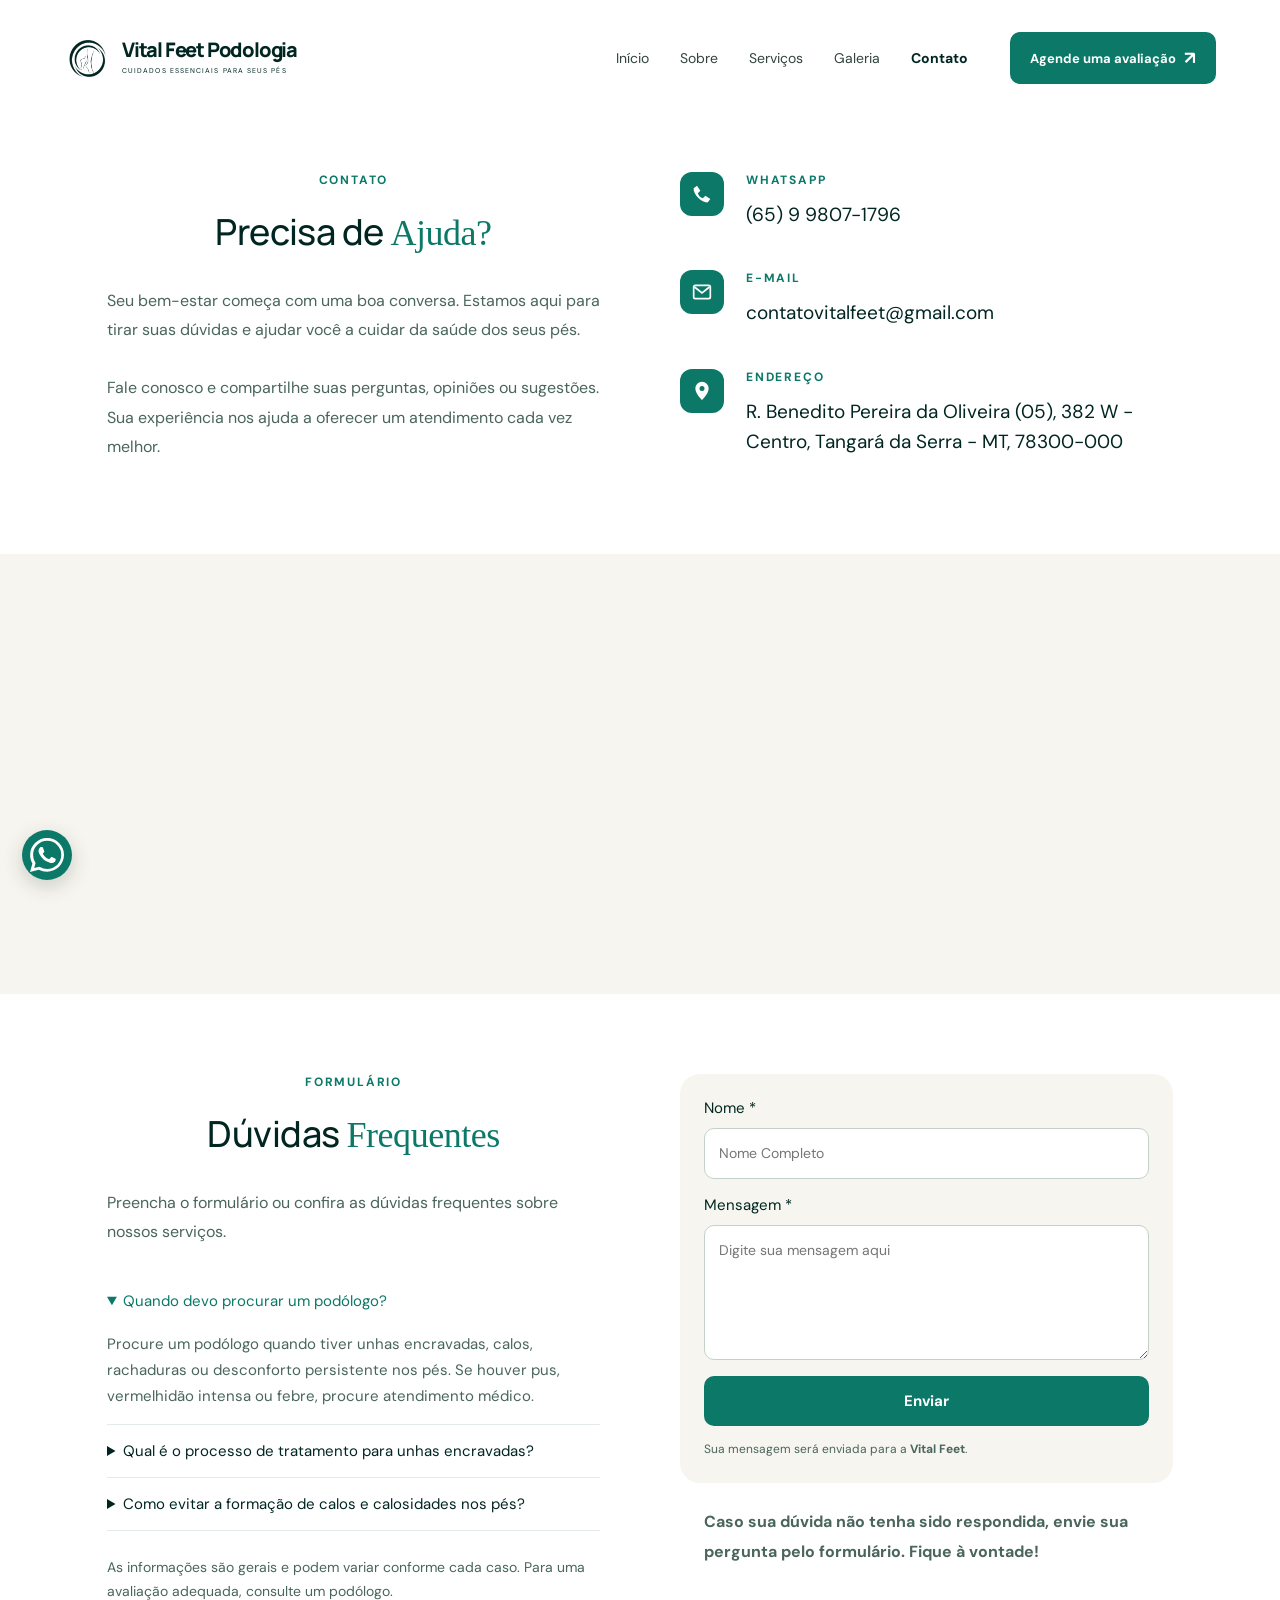
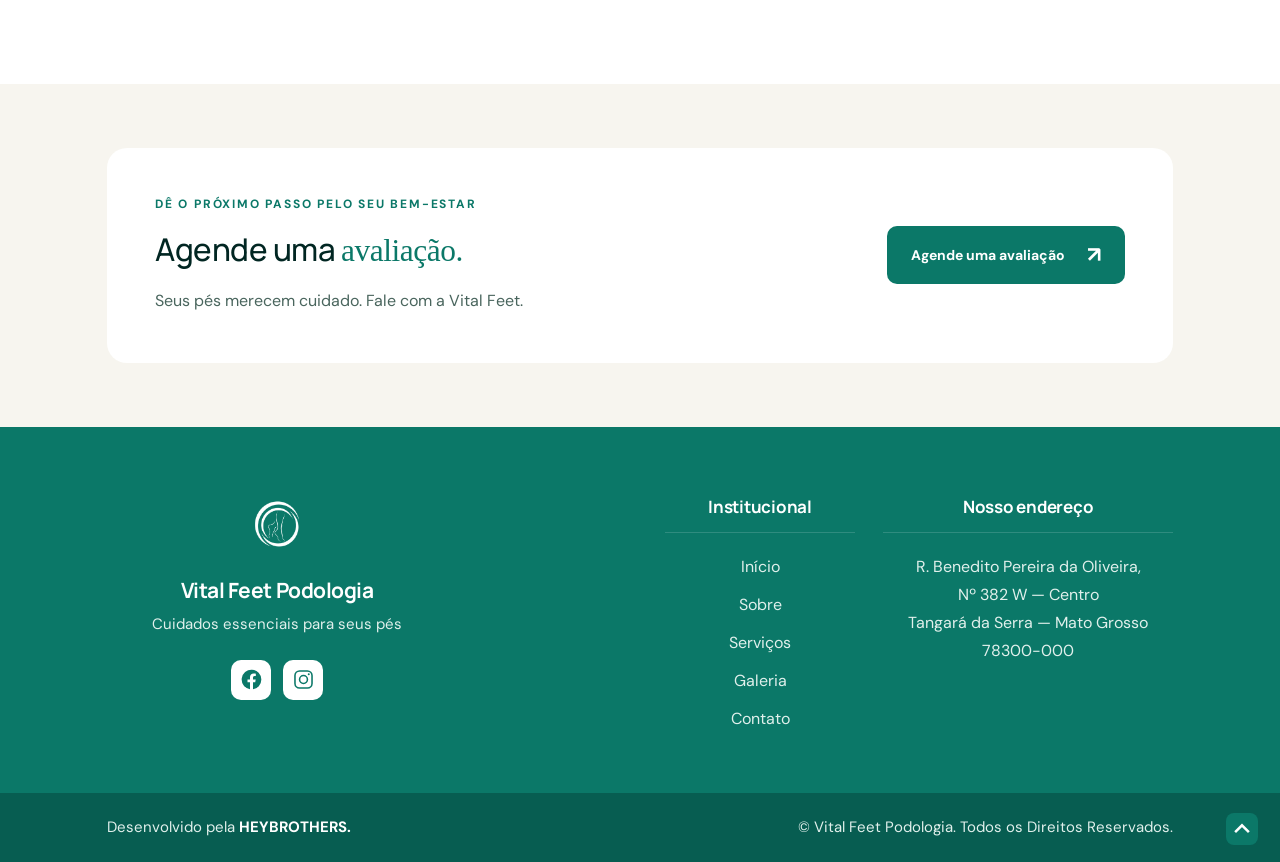
==== commit 597056ea: "fix: ajusta menu, agendamento e espaçamento das páginas" ====
--- a/contato.html
+++ b/contato.html
@@ -44,7 +44,7 @@
         <iframe class="contact-map-frame" title="Localização da Vital Feet Podologia no Google Maps" src="https://maps.google.com/maps?q=Vital%20Feet%20Podologia%2C%20R.%20Benedito%20Pereira%20da%20Oliveira%20%2805%29%2C%20382%20W%2C%20Centro%2C%20Tangar%C3%A1%20da%20Serra%2C%20MT%2C%2078300-000&amp;output=embed" loading="lazy" referrerpolicy="no-referrer-when-downgrade" allowfullscreen></iframe>
       </section>
       <section class="contact-form-section contact-grid" aria-labelledby="contact-faq-title">
-        <div class="contact-copy"><p class="section-kicker">Formulário</p><h2 id="contact-faq-title">Dúvidas <em>Frequentes</em></h2><p>Preencha o formulário ou confira as dúvidas frequentes sobre nossos serviços.</p><details class="contact-faq" open><summary>Quando devo procurar um podólogo?</summary><p>Procure um podólogo quando tiver unhas encravadas, calos, rachaduras ou desconforto persistente nos pés. Se houver pus, vermelhidão intensa ou febre, procure atendimento médico.</p></details><details class="contact-faq"><summary>Qual é o processo de tratamento para unhas encravadas?</summary><p>O tratamento começa com a avaliação da unha e da pele ao redor. Conforme o caso, pode ser necessário retirar a parte da unha que machuca e orientar o corte correto. Casos com infecção ou recorrentes podem precisar de avaliação médica.</p></details><details class="contact-faq"><summary>Como evitar a formação de calos e calosidades nos pés?</summary><p>Use calçados confortáveis, que não apertem, e meias que reduzam o atrito. Hidrate os pés regularmente e evite cortar calos em casa. Se persistirem ou causarem dor, procure um podólogo.</p></details><p class="contact-faq-note">As informações são gerais e podem variar conforme cada caso. Para uma avaliação adequada, consulte um podólogo.</p></div>
+        <div class="contact-copy"><p class="section-kicker">Formulário</p><h2 id="contact-faq-title">Dúvidas <em>Frequentes</em></h2><p>Preencha o formulário ou confira as dúvidas frequentes sobre nossos serviços.</p><details class="contact-faq" name="contact-faq" open><summary>Quando devo procurar um podólogo?</summary><p>Procure um podólogo quando tiver unhas encravadas, calos, rachaduras ou desconforto persistente nos pés. Se houver pus, vermelhidão intensa ou febre, procure atendimento médico.</p></details><details class="contact-faq" name="contact-faq"><summary>Qual é o processo de tratamento para unhas encravadas?</summary><p>O tratamento começa com a avaliação da unha e da pele ao redor. Conforme o caso, pode ser necessário retirar a parte da unha que machuca e orientar o corte correto. Casos com infecção ou recorrentes podem precisar de avaliação médica.</p></details><details class="contact-faq" name="contact-faq"><summary>Como evitar a formação de calos e calosidades nos pés?</summary><p>Use calçados confortáveis, que não apertem, e meias que reduzam o atrito. Hidrate os pés regularmente e evite cortar calos em casa. Se persistirem ou causarem dor, procure um podólogo.</p></details><p class="contact-faq-note">As informações são gerais e podem variar conforme cada caso. Para uma avaliação adequada, consulte um podólogo.</p></div>
         <div class="contact-form-column">
           <form class="contact-form" id="contact-form">
             <label for="contact-name">Nome <span aria-hidden="true">*</span></label><input id="contact-name" name="name" autocomplete="name" placeholder="Nome Completo" required maxlength="120" />
@@ -63,7 +63,7 @@
             <h2 id="footer-booking-title">Agende uma <em>avaliação.</em></h2>
             <p>Seus pés merecem cuidado. Fale com a Vital Feet.</p>
           </div>
-          <a class="footer-booking-button" href="https://api.whatsapp.com/send/?phone=5565998071796&amp;text&amp;type=phone_number&amp;app_absent=0" target="_blank" rel="noopener noreferrer">Agendar pelo WhatsApp <span aria-hidden="true">↗</span></a>
+          <a class="footer-booking-button" href="https://vitalfeetpodologia40.booksy.com/a/" target="_blank" rel="noopener noreferrer">Agende uma avaliação <span aria-hidden="true">↗</span></a>
         </div>
       </section>
       <div class="footer-main">
--- a/styles.css
+++ b/styles.css
@@ -447,3 +447,25 @@
 .contact-map-frame{display:block;width:100%;height:440px;border:0}
 @media(max-width:1184px){.contact-map-heading{margin:0 5vw}}
 @media(max-width:767px){.contact-map{margin:32px -16px 0}.contact-map-heading{margin:0;padding:28px 20px;flex-direction:column;text-align:center;gap:20px}.contact-map-heading h2{font-size:29px}.contact-map-frame{height:350px}.contact-map + .contact-form-section{margin-top:32px}}
+
+/* Menu de navegação em tela cheia, acima inclusive do cabeçalho fixo. */
+html.navigation-open{overflow:hidden}
+.fullscreen-menu{position:fixed;inset:0;width:100%;max-width:none;height:100%;height:100dvh;max-height:none;margin:0;padding:80px 24px;border:0;background:var(--cream);color:var(--ink);opacity:0;transform:translateY(-12px);transition:opacity .24s ease,transform .24s ease;overflow:auto}
+.fullscreen-menu[open]{display:flex;align-items:center;justify-content:center}
+.fullscreen-menu.is-visible{opacity:1;transform:translateY(0)}
+.fullscreen-menu::backdrop{background:transparent}
+.fullscreen-menu-links{display:flex;flex-direction:column;align-items:center;gap:clamp(16px,3vh,30px);text-align:center;margin:auto}
+.fullscreen-menu-links a{font-family:"Manrope",sans-serif;font-size:clamp(30px,6vw,56px);font-weight:600;line-height:1.25;letter-spacing:-1px;color:var(--ink);text-decoration:none;transition:color .2s ease,transform .2s ease}
+.fullscreen-menu-links a:hover,.fullscreen-menu-links a.active,.fullscreen-menu-links a[aria-current="page"]{color:var(--bright)}
+.fullscreen-menu-links a:hover{transform:translateY(-2px)}
+.fullscreen-menu-close{position:absolute;top:max(20px,env(safe-area-inset-top));right:max(24px,env(safe-area-inset-right));width:48px;height:48px;border:0;border-radius:0;background:transparent;color:var(--green);font:36px/1 "DM Sans",sans-serif;cursor:pointer}
+.fullscreen-menu a:focus-visible,.fullscreen-menu-close:focus-visible{outline:2px solid var(--green);outline-offset:6px}
+@media(prefers-reduced-motion:reduce){.fullscreen-menu,.fullscreen-menu-links a{transition:none;transform:none}}
+/* Distância consistente entre o cabeçalho e o primeiro conteúdo. */
+:root{--page-header-gap:56px}
+.about-profile,.services-catalog,.gallery-content,.contact-page{padding-top:var(--page-header-gap)}
+
+@media(max-width:767px){
+  :root{--page-header-gap:40px}
+  .home-page .hero{padding-top:var(--page-header-gap)}
+}
